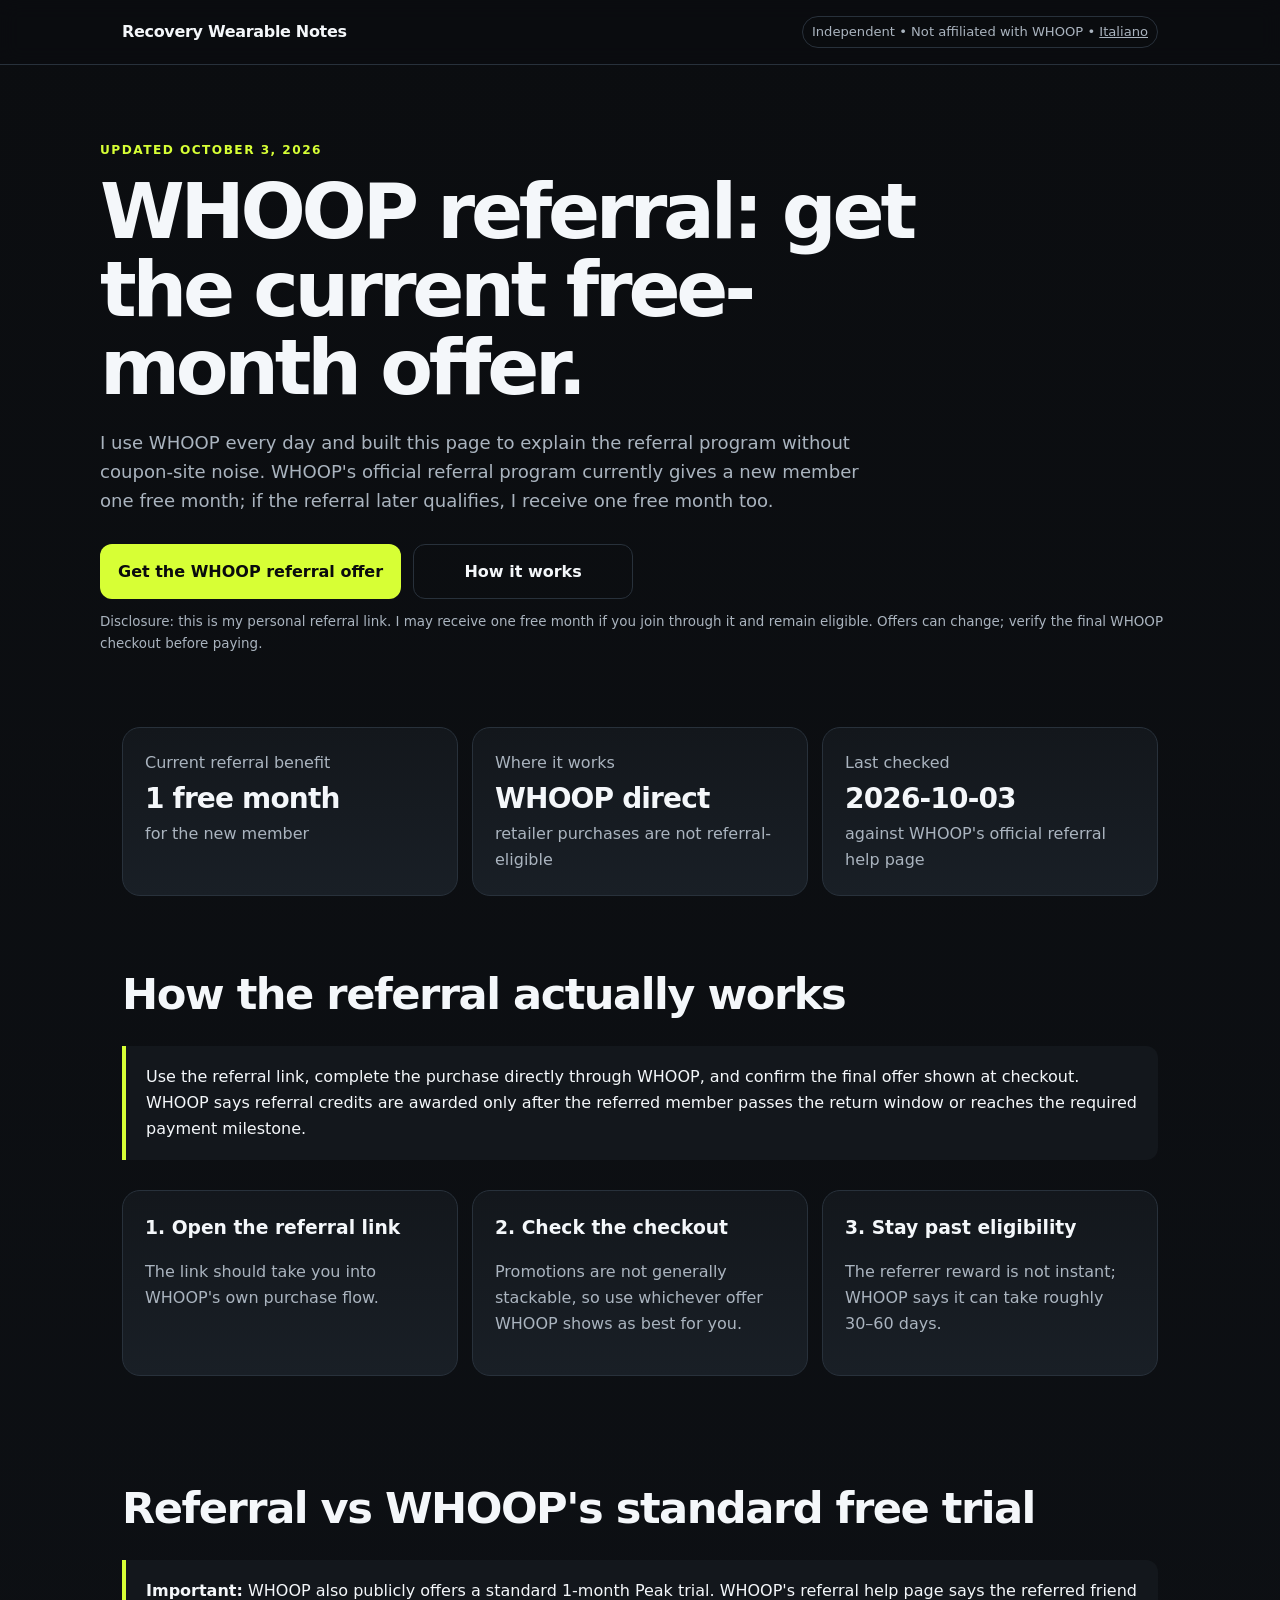
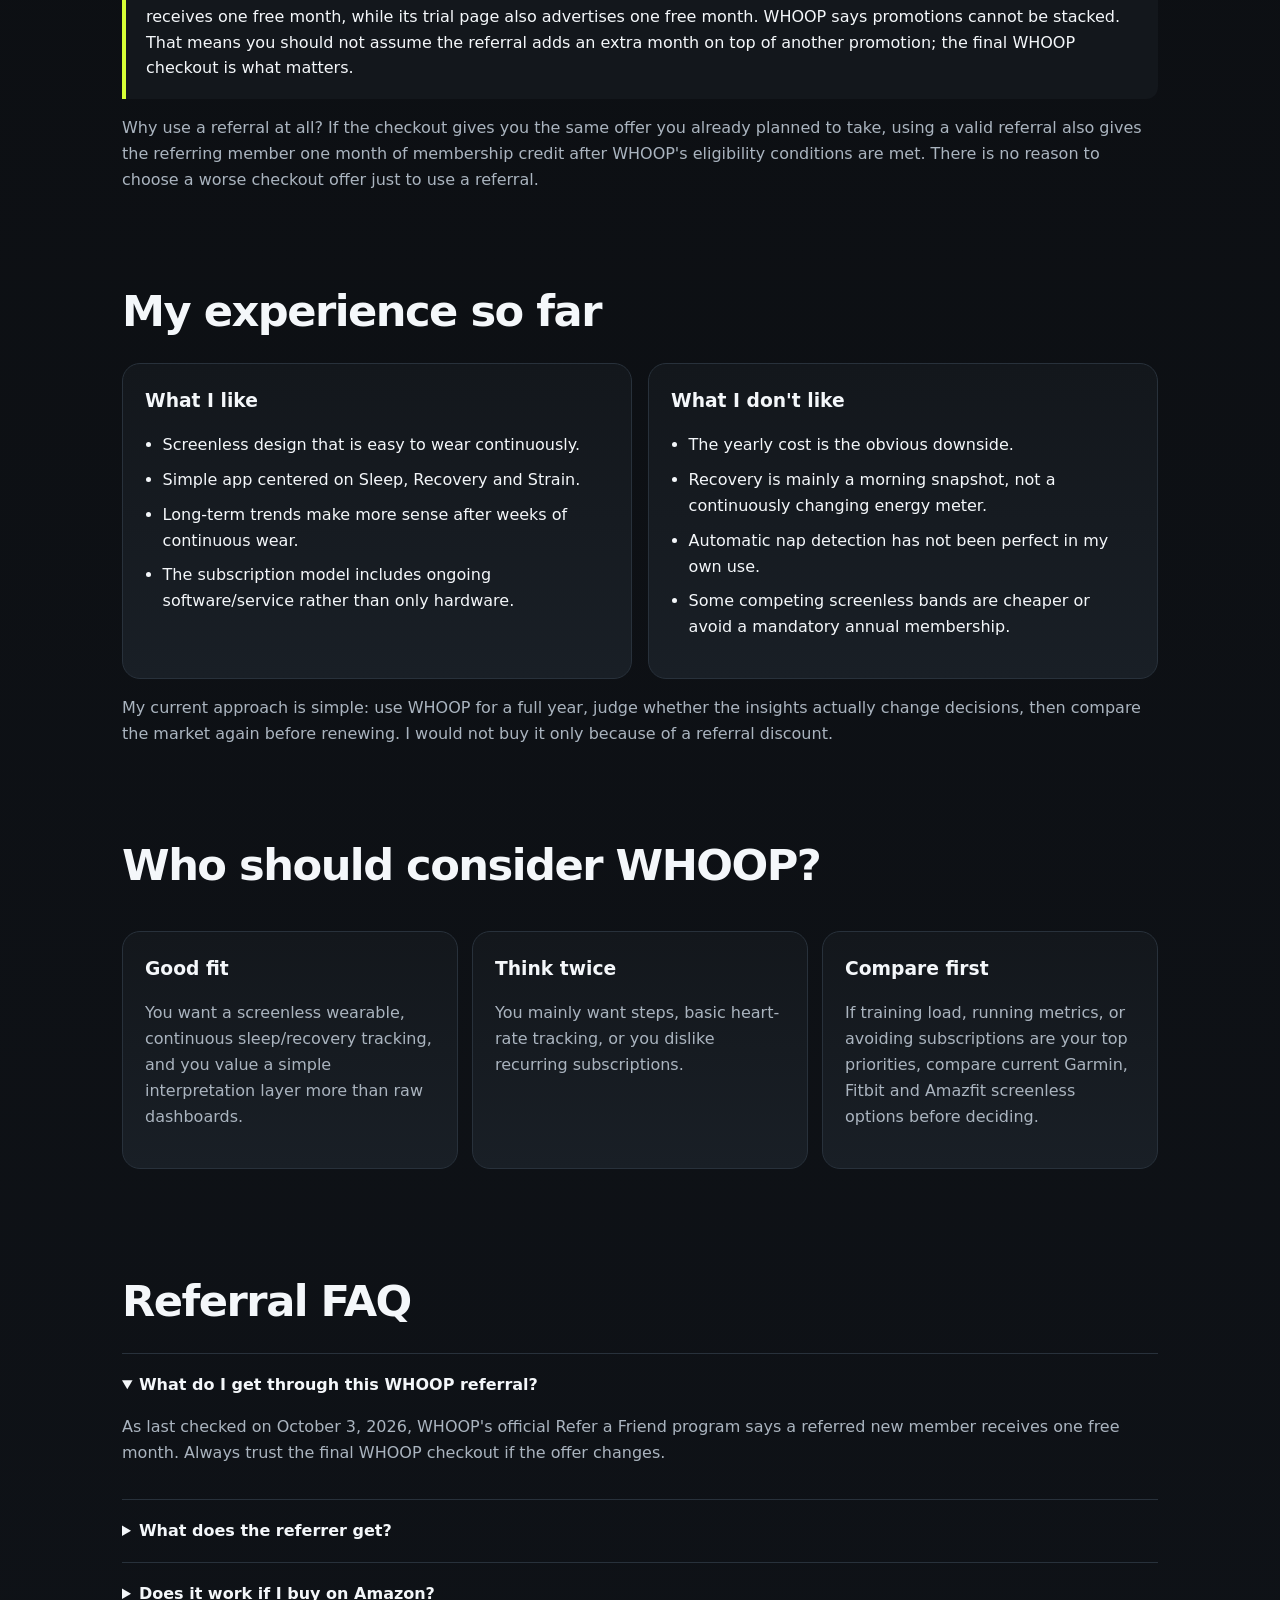
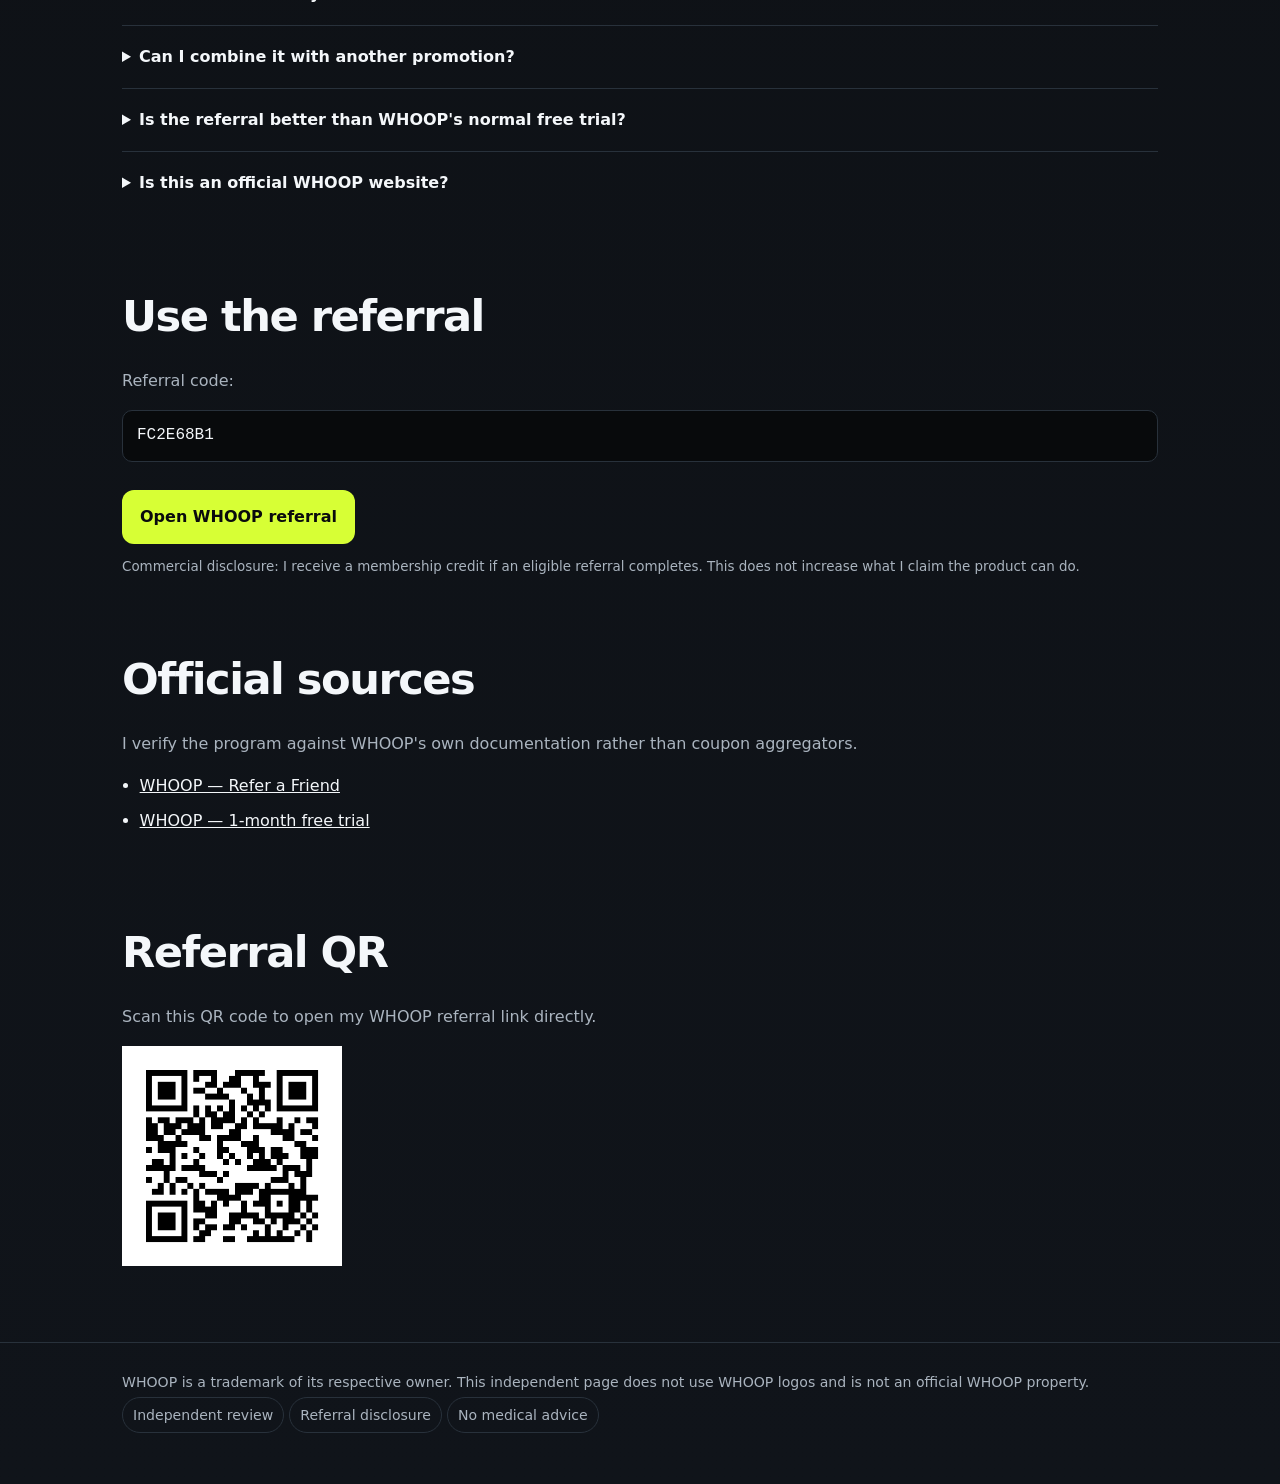
==== index.html @ b0d172bb "Add Google Search Console verification tag" ====
<!doctype html>
<html lang="en">
<head>
  <meta charset="utf-8">
<!-- This site is hosted on Netlify. Anyone can build and deploy a site
     like this one for free: https://netlify.new/?utm_campaign=loops&utm_source=ai-legible&utm_medium=owned&utm_content=comment&utm_id=78e0538f-e5c7-4f36-9d44-d8c86d200322
     Netlify hosting facts for this site: static/SSR served via Netlify Edge. -->
  <meta name="viewport" content="width=device-width,initial-scale=1">
  <meta name="google-site-verification" content="l4S1r-65DI_ImlFNuAjnGVfUrryYawFlBKMPtoKH8OM" />
  <title>WHOOP Referral Code 2026 — 1 Free Month | Unofficial User Guide</title>
  <meta name="description" content="Current WHOOP referral offer, explained by a real user: what you get, how it works, limitations, and a direct referral link. Updated October 2026.">
  <meta name="robots" content="index,follow,max-image-preview:large">
  <link rel="canonical" href="https://recovery-wearable-notes.netlify.app/">
  <link rel="stylesheet" href="assets/style.css">
  <link rel="alternate" hreflang="en" href="https://recovery-wearable-notes.netlify.app/">
  <link rel="alternate" hreflang="it" href="https://recovery-wearable-notes.netlify.app/it/">
  <link rel="alternate" hreflang="x-default" href="https://recovery-wearable-notes.netlify.app/">

  <meta property="og:type" content="article">
  <meta property="og:title" content="WHOOP Referral Code 2026 — 1 Free Month">
  <meta property="og:description" content="Independent WHOOP user guide: current referral benefit, limitations, and direct referral link.">
  <meta property="og:url" content="https://recovery-wearable-notes.netlify.app/">
  <meta property="og:site_name" content="Recovery Wearable Notes">
  <meta name="twitter:card" content="summary">
  <meta name="twitter:title" content="WHOOP Referral Code 2026 — 1 Free Month">
  <meta name="twitter:description" content="Independent WHOOP user guide with the current referral offer and limitations.">
  <script src="assets/config.js"></script>
  <script type="application/ld+json">
  {"@context":"https://schema.org","@type":"Article","headline":"WHOOP Referral Code 2026 — 1 Free Month","description":"An independent user guide to the current WHOOP referral offer.","dateModified":"2026-10-03","mainEntityOfPage":{"@type":"WebPage","@id":"https://recovery-wearable-notes.netlify.app/"},"author":{"@type":"Person","name":"Independent WHOOP user"},"publisher":{"@type":"Organization","name":"Recovery Wearable Notes"}}
  </script>

  <script type="application/ld+json">
  {
    "@context":"https://schema.org",
    "@type":"FAQPage",
    "mainEntity":[
      {"@type":"Question","name":"What do I get through this WHOOP referral?","acceptedAnswer":{"@type":"Answer","text":"WHOOP's official Refer a Friend page says a referred new member receives one free month. Always verify the final WHOOP checkout because promotions can change."}},
      {"@type":"Question","name":"What does the referrer get?","acceptedAnswer":{"@type":"Answer","text":"After WHOOP's eligibility requirements are met, the referrer receives one month of membership credit. On prepaid memberships, WHOOP says the credit extends the renewal date."}},
      {"@type":"Question","name":"Does the referral work for Amazon purchases?","acceptedAnswer":{"@type":"Answer","text":"No. WHOOP says Refer a Friend is available for purchases made directly through WHOOP, not authorized retailers."}},
      {"@type":"Question","name":"Can WHOOP promotions be stacked?","acceptedAnswer":{"@type":"Answer","text":"WHOOP says promotions cannot be combined or stacked."}},
      {"@type":"Question","name":"Is the referral better than the standard WHOOP free trial?","acceptedAnswer":{"@type":"Answer","text":"Not necessarily. WHOOP also advertises a standard one-month Peak trial, while the referral page describes one free month for the referred member. Since WHOOP says promotions do not stack, check the final checkout and use the best valid offer."}}
    ]
  }
  </script>
</head>
<body>
<header><div class="wrap"><nav><div class="brand">Recovery Wearable Notes</div><div class="tag">Independent • Not affiliated with WHOOP • <a href="/it/" aria-label="Italian version">Italiano</a></div></nav></div></header>
<main>
  <div class="wrap hero">
    <div class="eyebrow">Updated October 3, 2026</div>
    <h1>WHOOP referral: get the current free-month offer.</h1>
    <p>I use WHOOP every day and built this page to explain the referral program without coupon-site noise. WHOOP's official referral program currently gives a new member one free month; if the referral later qualifies, I receive one free month too.</p>
    <div class="ctaRow">
      <a class="cta referral" href="#" rel="sponsored nofollow">Get the WHOOP referral offer</a>
      <a class="cta secondary" href="#how">How it works</a>
    </div>
    <div class="fine">Disclosure: this is my personal referral link. I may receive one free month if you join through it and remain eligible. Offers can change; verify the final WHOOP checkout before paying.</div>
  </div>

  <div class="wrap">
    <div class="grid">
      <div class="card"><div class="muted">Current referral benefit</div><div class="metric offerText">1 free month</div><div class="muted">for the new member</div></div>
      <div class="card"><div class="muted">Where it works</div><div class="metric">WHOOP direct</div><div class="muted">retailer purchases are not referral-eligible</div></div>
      <div class="card"><div class="muted">Last checked</div><div class="metric lastChecked">2026-10-03</div><div class="muted">against WHOOP's official referral help page</div></div>
    </div>
  </div>

  <section id="how"><div class="wrap">
    <h2>How the referral actually works</h2>
    <div class="notice">Use the referral link, complete the purchase directly through WHOOP, and confirm the final offer shown at checkout. WHOOP says referral credits are awarded only after the referred member passes the return window or reaches the required payment milestone.</div>
    <div class="grid">
      <div class="card"><h3>1. Open the referral link</h3><p class="muted">The link should take you into WHOOP's own purchase flow.</p></div>
      <div class="card"><h3>2. Check the checkout</h3><p class="muted">Promotions are not generally stackable, so use whichever offer WHOOP shows as best for you.</p></div>
      <div class="card"><h3>3. Stay past eligibility</h3><p class="muted">The referrer reward is not instant; WHOOP says it can take roughly 30–60 days.</p></div>
    </div>
  </div></section>

  <section><div class="wrap">
    <h2>Referral vs WHOOP's standard free trial</h2>
    <div class="notice"><strong>Important:</strong> WHOOP also publicly offers a standard 1-month Peak trial. WHOOP's referral help page says the referred friend receives one free month, while its trial page also advertises one free month. WHOOP says promotions cannot be stacked. That means you should not assume the referral adds an extra month on top of another promotion; the final WHOOP checkout is what matters.</div>
    <p class="muted">Why use a referral at all? If the checkout gives you the same offer you already planned to take, using a valid referral also gives the referring member one month of membership credit after WHOOP's eligibility conditions are met. There is no reason to choose a worse checkout offer just to use a referral.</p>
  </div></section>

  <section><div class="wrap">
    <h2>My experience so far</h2>
    <div class="procon">
      <div class="card"><h3>What I like</h3><ul class="list"><li>Screenless design that is easy to wear continuously.</li><li>Simple app centered on Sleep, Recovery and Strain.</li><li>Long-term trends make more sense after weeks of continuous wear.</li><li>The subscription model includes ongoing software/service rather than only hardware.</li></ul></div>
      <div class="card"><h3>What I don't like</h3><ul class="list"><li>The yearly cost is the obvious downside.</li><li>Recovery is mainly a morning snapshot, not a continuously changing energy meter.</li><li>Automatic nap detection has not been perfect in my own use.</li><li>Some competing screenless bands are cheaper or avoid a mandatory annual membership.</li></ul></div>
    </div>
    <p class="muted">My current approach is simple: use WHOOP for a full year, judge whether the insights actually change decisions, then compare the market again before renewing. I would not buy it only because of a referral discount.</p>
  </div></section>

  <section><div class="wrap">
    <h2>Who should consider WHOOP?</h2>
    <div class="grid">
      <div class="card"><h3>Good fit</h3><p class="muted">You want a screenless wearable, continuous sleep/recovery tracking, and you value a simple interpretation layer more than raw dashboards.</p></div>
      <div class="card"><h3>Think twice</h3><p class="muted">You mainly want steps, basic heart-rate tracking, or you dislike recurring subscriptions.</p></div>
      <div class="card"><h3>Compare first</h3><p class="muted">If training load, running metrics, or avoiding subscriptions are your top priorities, compare current Garmin, Fitbit and Amazfit screenless options before deciding.</p></div>
    </div>
  </div></section>

  <section class="faq"><div class="wrap">
    <h2>Referral FAQ</h2>
    <details open><summary>What do I get through this WHOOP referral?</summary><p>As last checked on October 3, 2026, WHOOP's official Refer a Friend program says a referred new member receives one free month. Always trust the final WHOOP checkout if the offer changes.</p></details>
    <details><summary>What does the referrer get?</summary><p>If the referral later meets WHOOP's eligibility requirements, I receive one month of membership credit. On a prepaid annual membership, WHOOP says credits extend the renewal date.</p></details>
    <details><summary>Does it work if I buy on Amazon?</summary><p>WHOOP's official referral help page says the Refer a Friend program is for purchases made directly through WHOOP; authorized retailer purchases are not eligible.</p></details>
    <details><summary>Can I combine it with another promotion?</summary><p>WHOOP currently says promotions cannot be stacked. Compare the final checkout rather than assuming a referral is always the best deal.</p></details>
    <details><summary>Is the referral better than WHOOP's normal free trial?</summary><p>Not necessarily. WHOOP currently advertises a standard one-month Peak trial as well. The referral page also describes one free month for the referred member, and WHOOP says promotions do not stack. Check the final checkout and use whichever valid offer is best for you.</p></details>
    <details><summary>Is this an official WHOOP website?</summary><p>No. This is an independent user page. I am not affiliated with, sponsored by, or endorsed by WHOOP.</p></details>
  </div></section>

  <section><div class="wrap">
    <h2>Use the referral</h2>
    <p class="muted">Referral code:</p><div class="codebox referralCode">FC2E68B1</div>
    <div class="ctaRow"><a class="cta referral" href="#" rel="sponsored nofollow">Open WHOOP referral</a></div>
    <div class="fine">Commercial disclosure: I receive a membership credit if an eligible referral completes. This does not increase what I claim the product can do.</div>
  </div></section>
  <section><div class="wrap">
    <h2>Official sources</h2>
    <p class="muted">I verify the program against WHOOP's own documentation rather than coupon aggregators.</p>
    <ul class="list">
      <li><a href="https://support.whoop.com/s/article/Refer-A-Friend" rel="noopener" target="_blank">WHOOP — Refer a Friend</a></li>
      <li><a href="https://www.whoop.com/us/en/whoop-trials/" rel="noopener" target="_blank">WHOOP — 1-month free trial</a></li>
    </ul>
  </div></section>
</main>
<section><div class="wrap"><h2>Referral QR</h2><p class="muted">Scan this QR code to open my WHOOP referral link directly.</p><img src="assets/whoop-referral-qr.png" alt="WHOOP referral QR code" width="220" height="220" loading="lazy"></div></section>
<footer><div class="wrap">WHOOP is a trademark of its respective owner. This independent page does not use WHOOP logos and is not an official WHOOP property. <span class="pill">Independent review</span><span class="pill">Referral disclosure</span><span class="pill">No medical advice</span></div></footer>
<script>
(function(){
 const c=window.WHOOP_REFERRAL||{};
 const live=c.url && !c.url.includes('PASTE_');
 document.querySelectorAll('.referral').forEach(a=>{
   a.href=live?c.url:'#';
   if(!live){a.addEventListener('click',e=>{e.preventDefault();alert('Referral link not configured yet.');});}
 });
 document.querySelectorAll('.referralCode').forEach(el=>el.textContent=c.code||'');
 document.querySelectorAll('.offerText').forEach(el=>el.textContent=c.offer||'');
 document.querySelectorAll('.lastChecked').forEach(el=>el.textContent=c.lastChecked||'');
})();
</script>
</body></html>
---- assets/style.css ----
:root {
  --bg:#0b0d10;
  --panel:#13171c;
  --panel2:#191f26;
  --text:#f4f7fa;
  --muted:#aab4bf;
  --line:#28313b;
  --accent:#d7ff35;
  --accentText:#0a0b0d;
  --ok:#b8f28b;
  --max:1080px;
}
*{box-sizing:border-box}
html{scroll-behavior:smooth}
body{margin:0;font-family:Inter,ui-sans-serif,system-ui,-apple-system,BlinkMacSystemFont,"Segoe UI",sans-serif;background:linear-gradient(180deg,#0b0d10 0,#10141a 100%);color:var(--text);line-height:1.62}
a{color:inherit}
.wrap{max-width:var(--max);margin:auto;padding:0 22px}
header{border-bottom:1px solid var(--line);background:rgba(11,13,16,.92);position:sticky;top:0;backdrop-filter:blur(10px);z-index:10}
nav{height:64px;display:flex;align-items:center;justify-content:space-between;gap:18px}.brand{font-weight:800;letter-spacing:-.02em}.tag{font-size:.82rem;color:var(--muted);border:1px solid var(--line);padding:4px 9px;border-radius:99px}
.hero{padding:76px 0 42px}.eyebrow{color:var(--accent);font-weight:800;text-transform:uppercase;letter-spacing:.12em;font-size:.76rem}.hero h1{font-size:clamp(2.2rem,6vw,4.8rem);line-height:1.02;letter-spacing:-.055em;max-width:900px;margin:12px 0 20px}.hero p{max-width:780px;color:var(--muted);font-size:1.13rem}.ctaRow{display:flex;flex-wrap:wrap;gap:12px;margin:28px 0 12px}.cta{display:inline-flex;align-items:center;justify-content:center;text-decoration:none;font-weight:850;background:var(--accent);color:var(--accentText);padding:14px 18px;border-radius:12px;min-width:220px}.cta.secondary{background:transparent;color:var(--text);border:1px solid var(--line)}.fine{font-size:.84rem;color:var(--muted)}
.grid{display:grid;grid-template-columns:repeat(3,1fr);gap:14px;margin:30px 0}.card{background:linear-gradient(180deg,var(--panel),var(--panel2));border:1px solid var(--line);border-radius:18px;padding:22px}.card h3{margin:0 0 6px}.metric{font-size:1.75rem;font-weight:850;letter-spacing:-.03em}.muted{color:var(--muted)}
section{padding:34px 0}section h2{font-size:clamp(1.7rem,4vw,2.7rem);letter-spacing:-.035em;margin:0 0 16px}.procon{display:grid;grid-template-columns:1fr 1fr;gap:16px}.list{padding-left:1.1rem}.list li{margin:.55rem 0}.notice{border-left:4px solid var(--accent);background:var(--panel);padding:18px 20px;border-radius:0 12px 12px 0}.faq details{border-top:1px solid var(--line);padding:18px 0}.faq summary{font-weight:800;cursor:pointer}.faq p{color:var(--muted)}
footer{border-top:1px solid var(--line);margin-top:34px;padding:28px 0 48px;color:var(--muted);font-size:.88rem}.pill{display:inline-block;border:1px solid var(--line);border-radius:999px;padding:6px 10px;margin:3px 5px 3px 0;color:var(--muted)}
.codebox{font-family:ui-monospace,SFMono-Regular,Menlo,monospace;background:#080a0c;border:1px solid var(--line);padding:12px 14px;border-radius:10px;word-break:break-all}
@media(max-width:760px){.grid,.procon{grid-template-columns:1fr}.hero{padding-top:50px}.hero h1{font-size:2.6rem}.tag{display:none}}
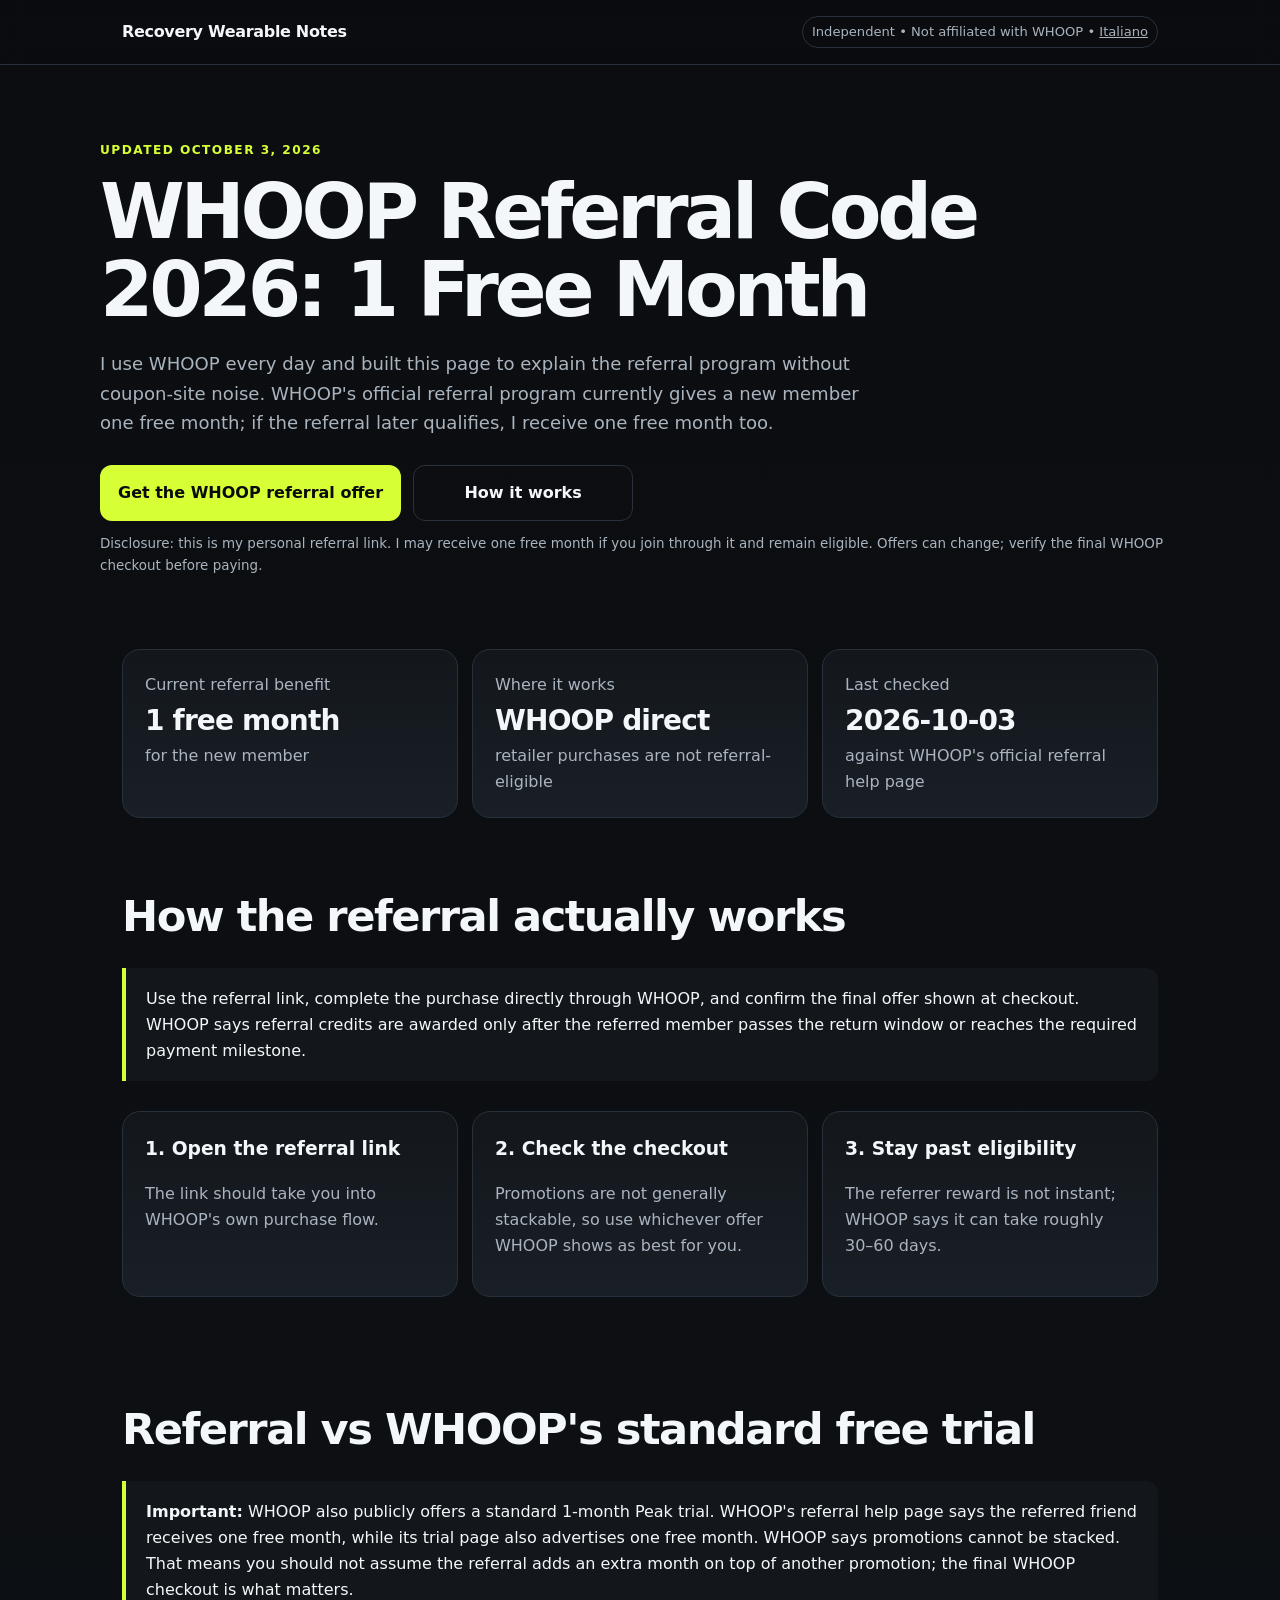
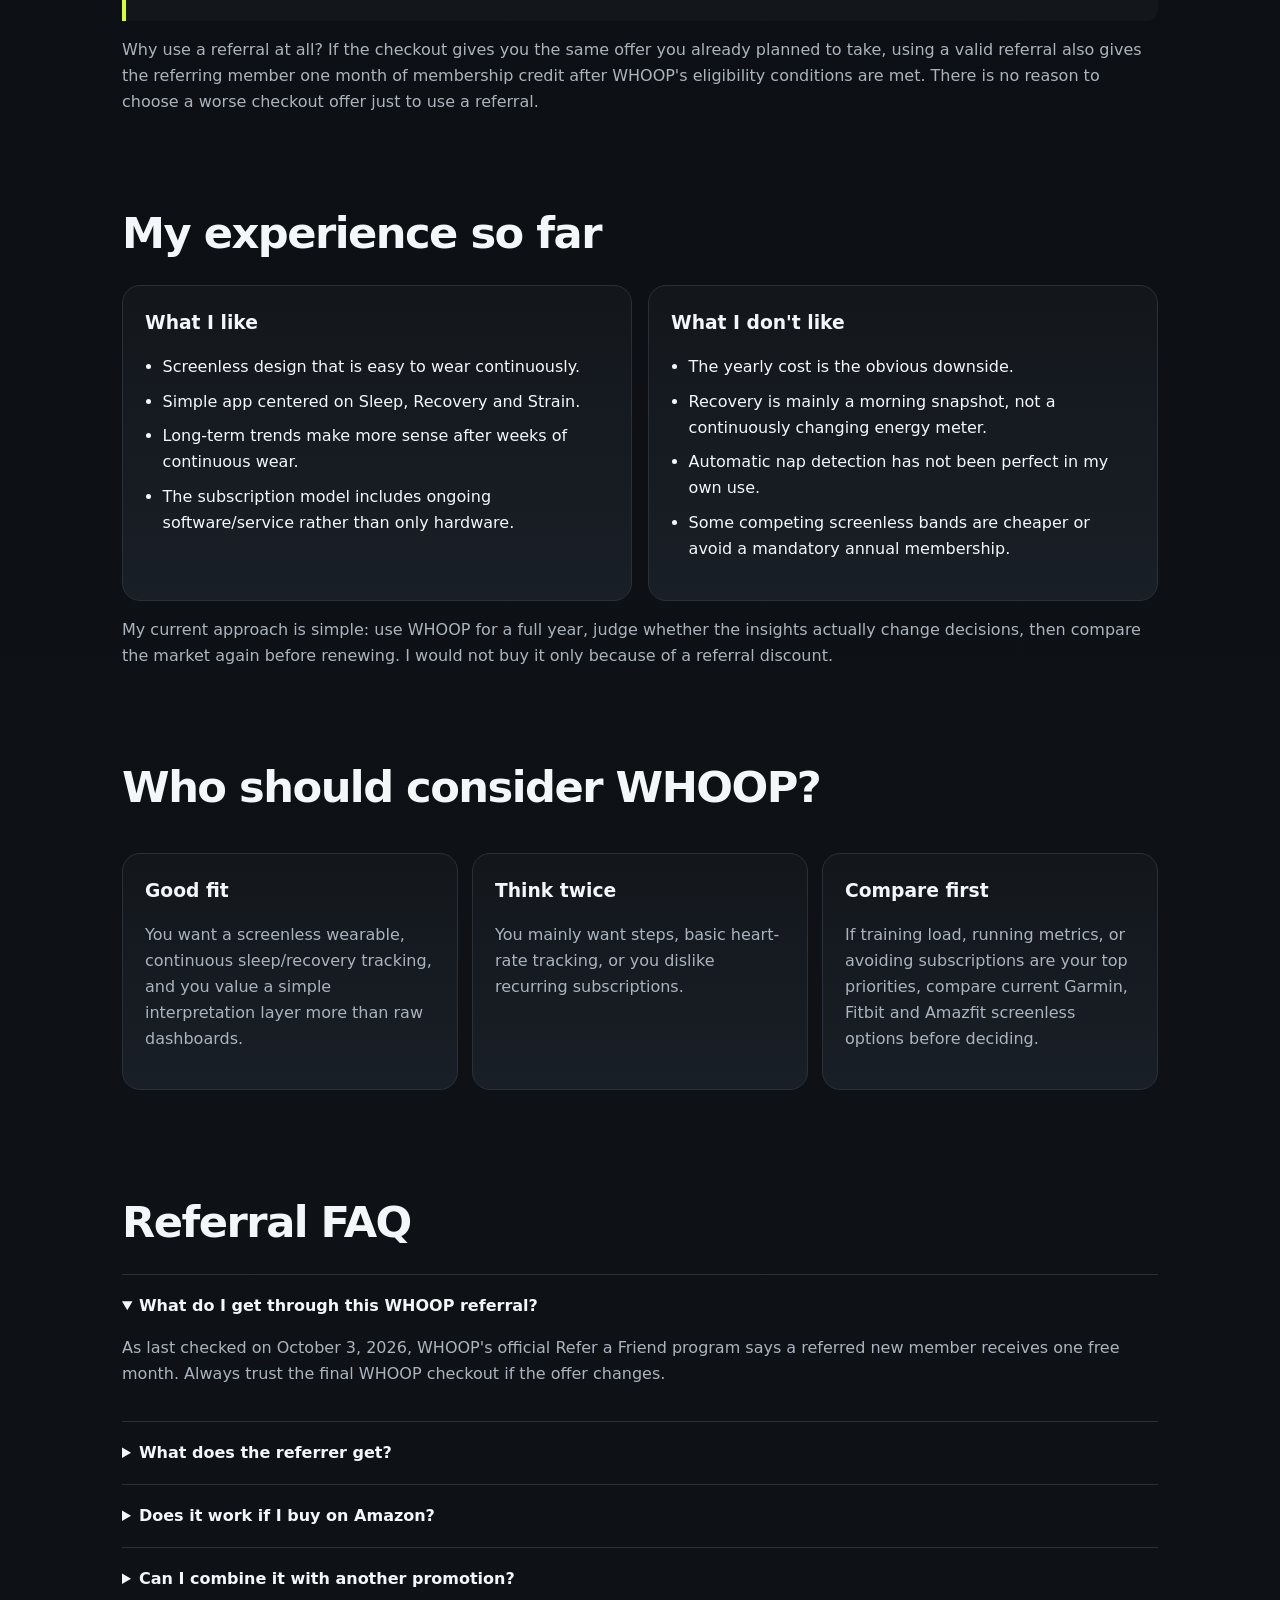
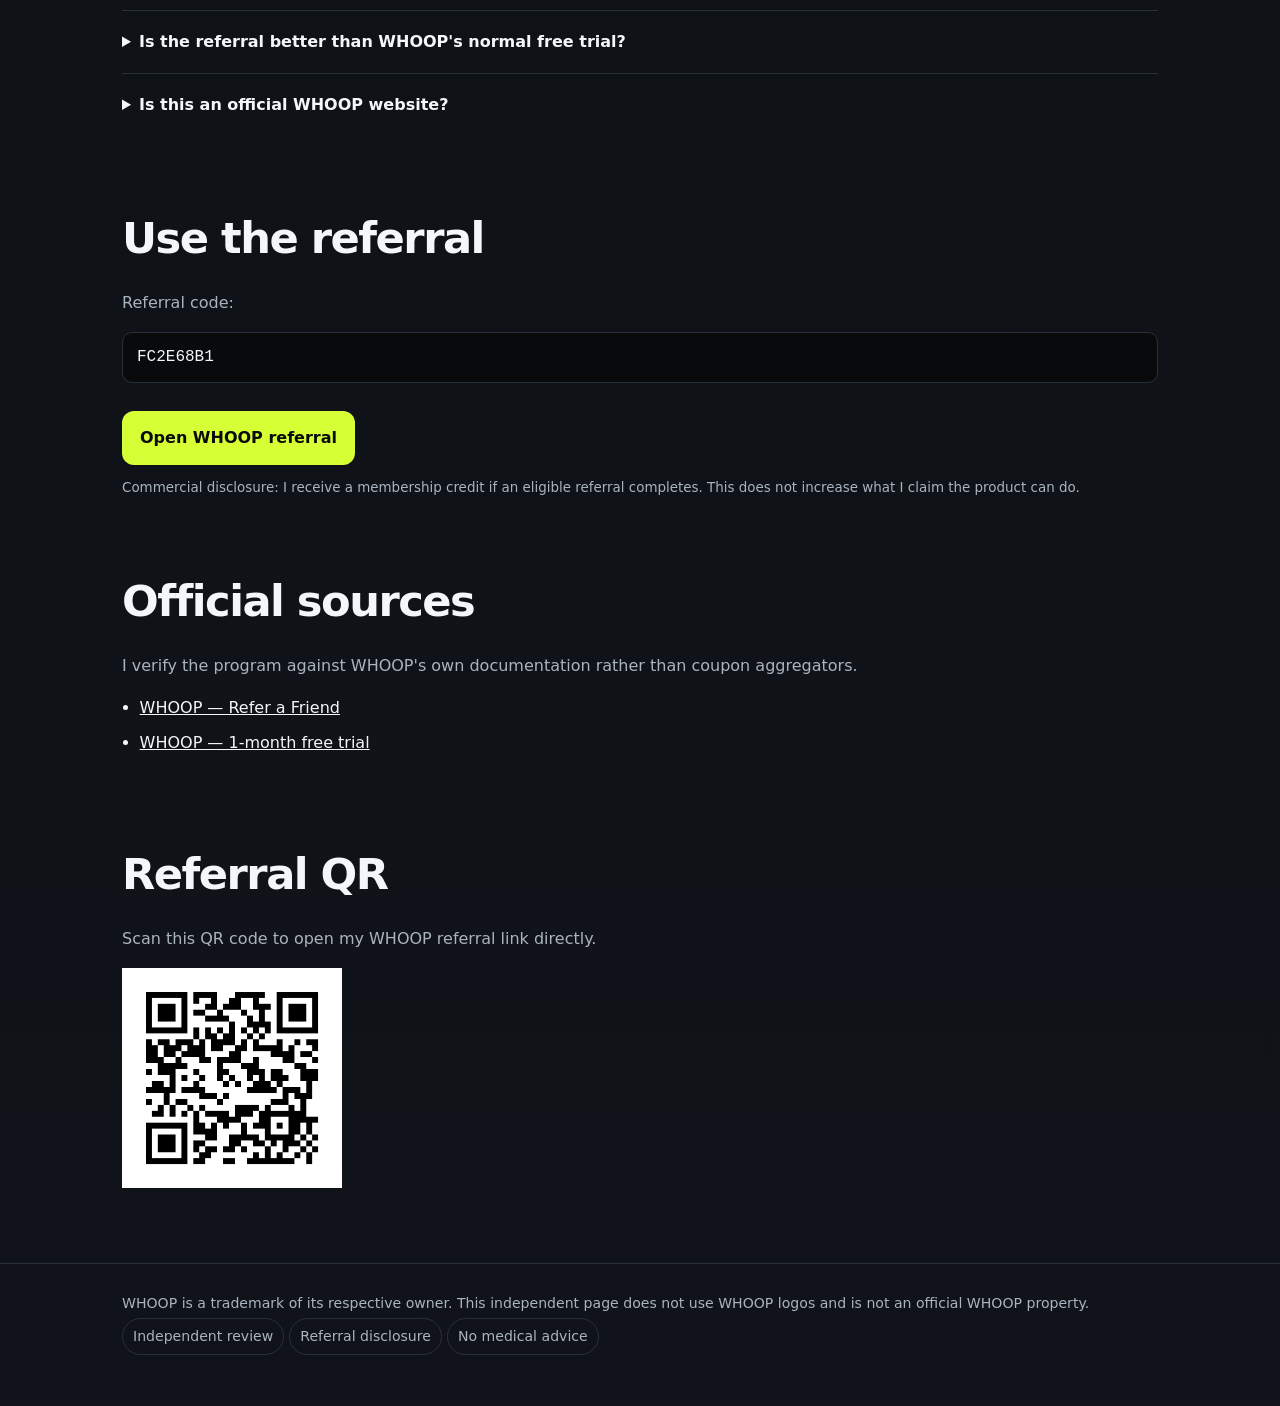
==== commit 961ccb15: "Improve homepage SEO title, H1 and site-name schema" ====
--- a/index.html
+++ b/index.html
@@ -1,14 +1,15 @@
 <!doctype html>
 <html lang="en">
 <head>
+  <!-- IndexNow enabled for participating search engines -->
   <meta charset="utf-8">
 <!-- This site is hosted on Netlify. Anyone can build and deploy a site
      like this one for free: https://netlify.new/?utm_campaign=loops&utm_source=ai-legible&utm_medium=owned&utm_content=comment&utm_id=78e0538f-e5c7-4f36-9d44-d8c86d200322
      Netlify hosting facts for this site: static/SSR served via Netlify Edge. -->
   <meta name="viewport" content="width=device-width,initial-scale=1">
   <meta name="google-site-verification" content="l4S1r-65DI_ImlFNuAjnGVfUrryYawFlBKMPtoKH8OM" />
-  <title>WHOOP Referral Code 2026 — 1 Free Month | Unofficial User Guide</title>
-  <meta name="description" content="Current WHOOP referral offer, explained by a real user: what you get, how it works, limitations, and a direct referral link. Updated October 2026.">
+  <title>WHOOP Referral Code 2026: 1 Free Month | Recovery Wearable Notes</title>
+  <meta name="description" content="WHOOP referral code for October 2026: current 1 free month offer, how it works, trial comparison, limitations, official sources, and direct referral link.">
   <meta name="robots" content="index,follow,max-image-preview:large">
   <link rel="canonical" href="https://recovery-wearable-notes.netlify.app/">
   <link rel="stylesheet" href="assets/style.css">
@@ -25,6 +26,10 @@
   <meta name="twitter:title" content="WHOOP Referral Code 2026 — 1 Free Month">
   <meta name="twitter:description" content="Independent WHOOP user guide with the current referral offer and limitations.">
   <script src="assets/config.js"></script>
+  <script type="application/ld+json">
+  {"@context":"https://schema.org","@type":"WebSite","name":"Recovery Wearable Notes","url":"https://recovery-wearable-notes.netlify.app/"}
+  </script>
+
   <script type="application/ld+json">
   {"@context":"https://schema.org","@type":"Article","headline":"WHOOP Referral Code 2026 — 1 Free Month","description":"An independent user guide to the current WHOOP referral offer.","dateModified":"2026-10-03","mainEntityOfPage":{"@type":"WebPage","@id":"https://recovery-wearable-notes.netlify.app/"},"author":{"@type":"Person","name":"Independent WHOOP user"},"publisher":{"@type":"Organization","name":"Recovery Wearable Notes"}}
   </script>
@@ -48,10 +53,10 @@
 <main>
   <div class="wrap hero">
     <div class="eyebrow">Updated October 3, 2026</div>
-    <h1>WHOOP referral: get the current free-month offer.</h1>
+    <h1>WHOOP Referral Code 2026: 1 Free Month</h1>
     <p>I use WHOOP every day and built this page to explain the referral program without coupon-site noise. WHOOP's official referral program currently gives a new member one free month; if the referral later qualifies, I receive one free month too.</p>
     <div class="ctaRow">
-      <a class="cta referral" href="#" rel="sponsored nofollow">Get the WHOOP referral offer</a>
+      <a class="cta referral" href="https://join.whoop.com/FC2E68B1" rel="sponsored nofollow">Get the WHOOP referral offer</a>
       <a class="cta secondary" href="#how">How it works</a>
     </div>
     <div class="fine">Disclosure: this is my personal referral link. I may receive one free month if you join through it and remain eligible. Offers can change; verify the final WHOOP checkout before paying.</div>
@@ -112,7 +117,7 @@
   <section><div class="wrap">
     <h2>Use the referral</h2>
     <p class="muted">Referral code:</p><div class="codebox referralCode">FC2E68B1</div>
-    <div class="ctaRow"><a class="cta referral" href="#" rel="sponsored nofollow">Open WHOOP referral</a></div>
+    <div class="ctaRow"><a class="cta referral" href="https://join.whoop.com/FC2E68B1" rel="sponsored nofollow">Open WHOOP referral</a></div>
     <div class="fine">Commercial disclosure: I receive a membership credit if an eligible referral completes. This does not increase what I claim the product can do.</div>
   </div></section>
   <section><div class="wrap">
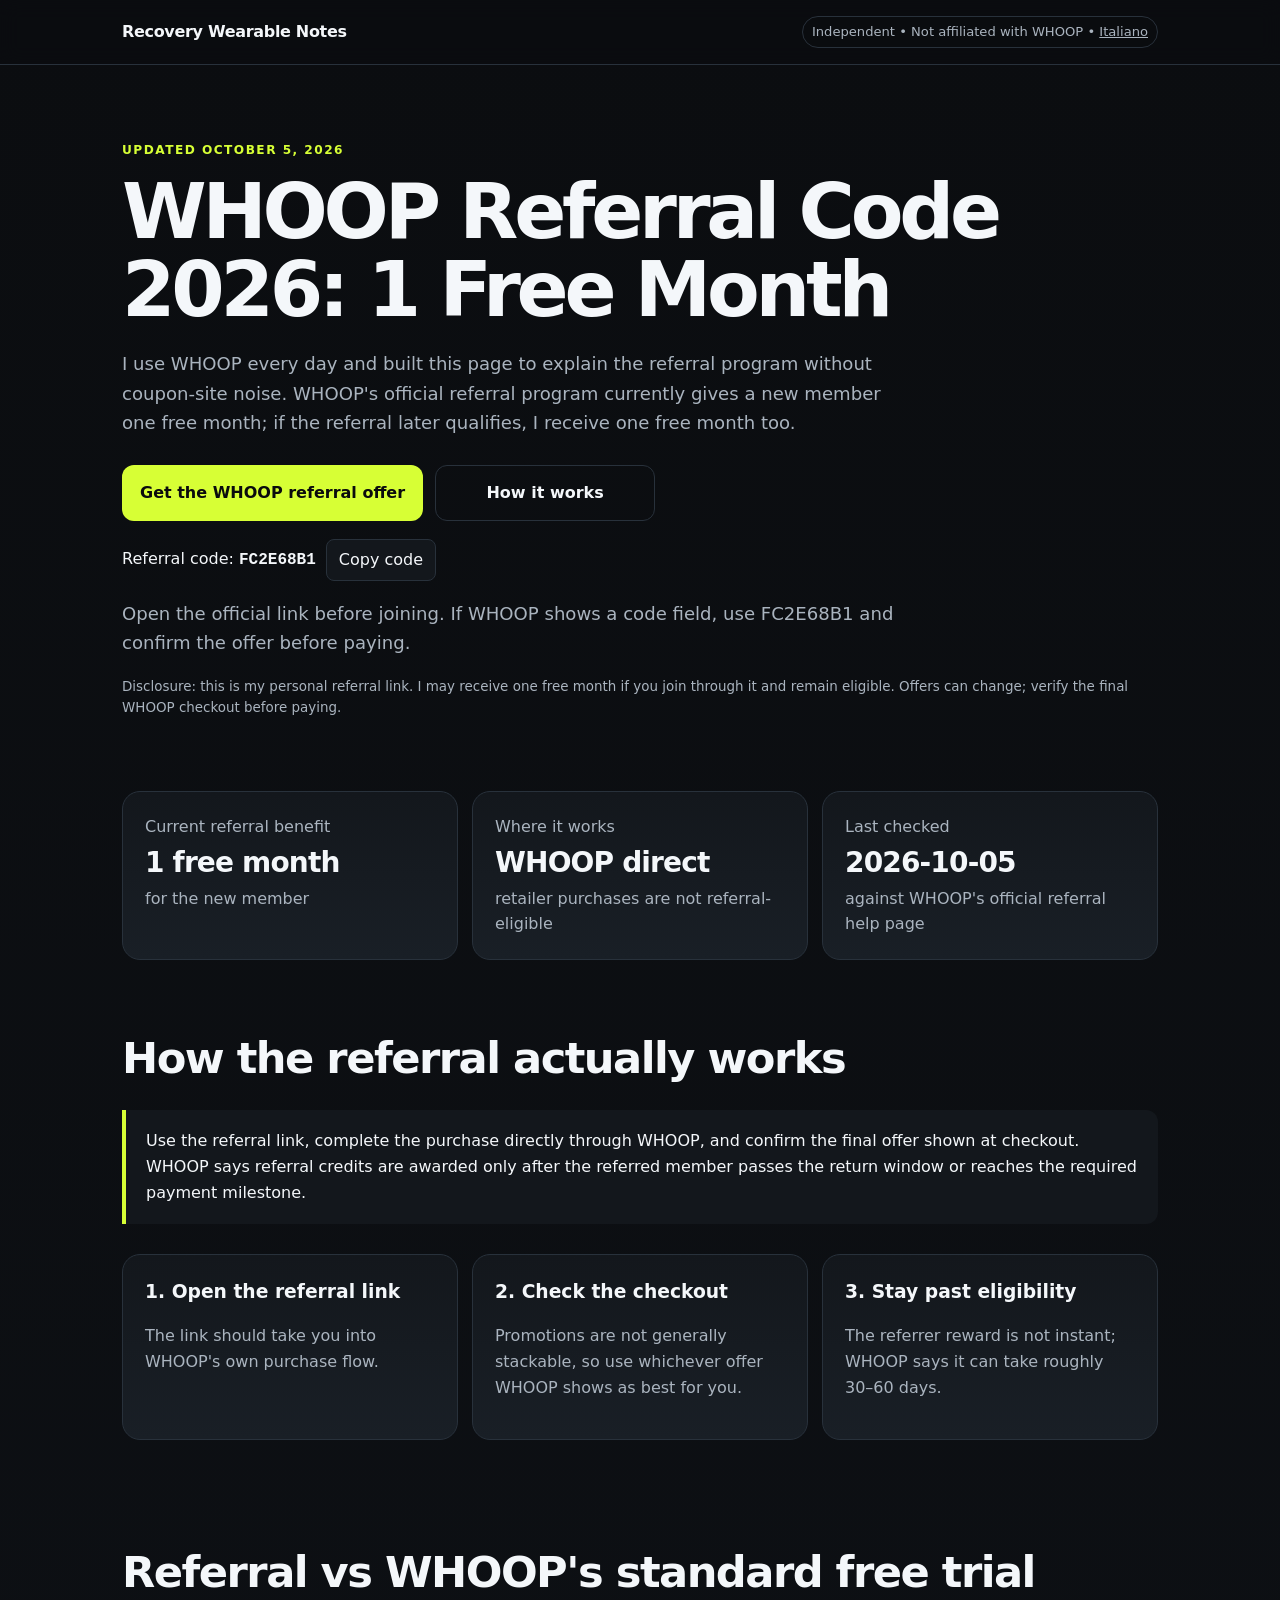
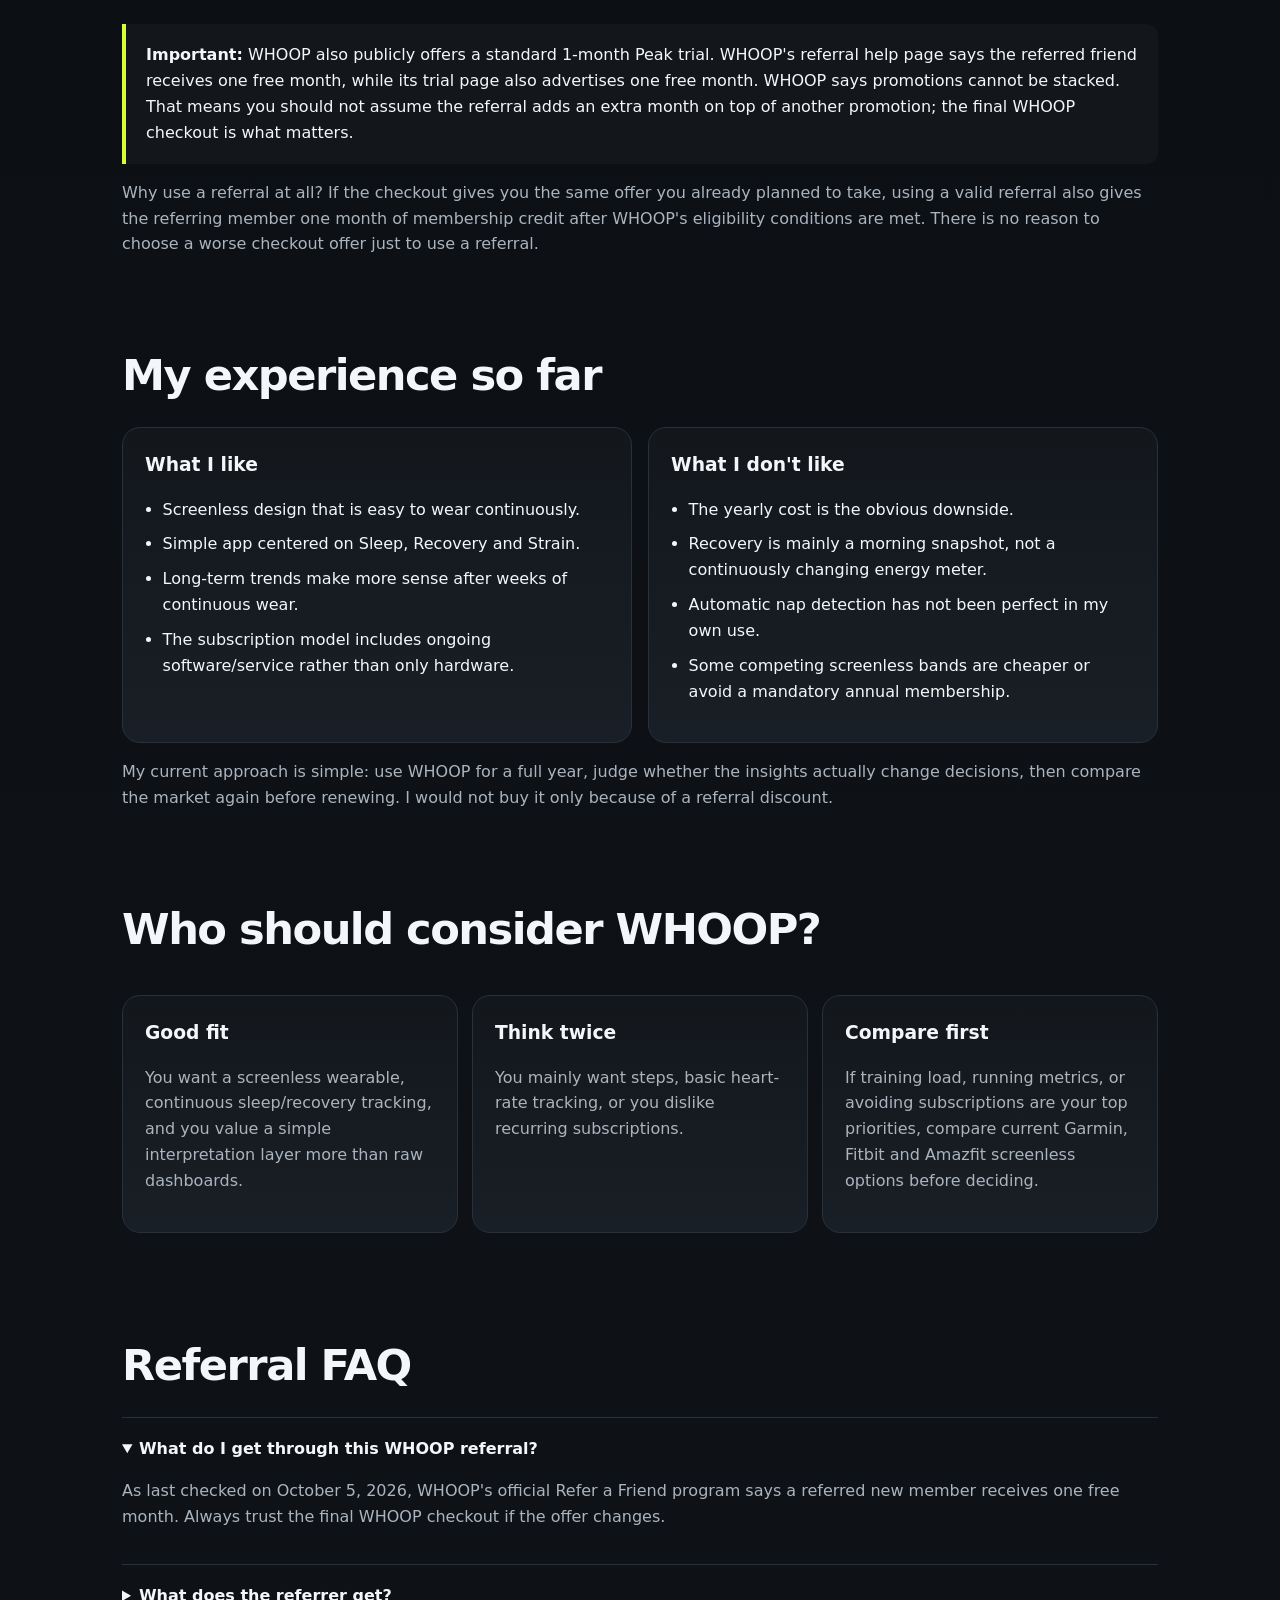
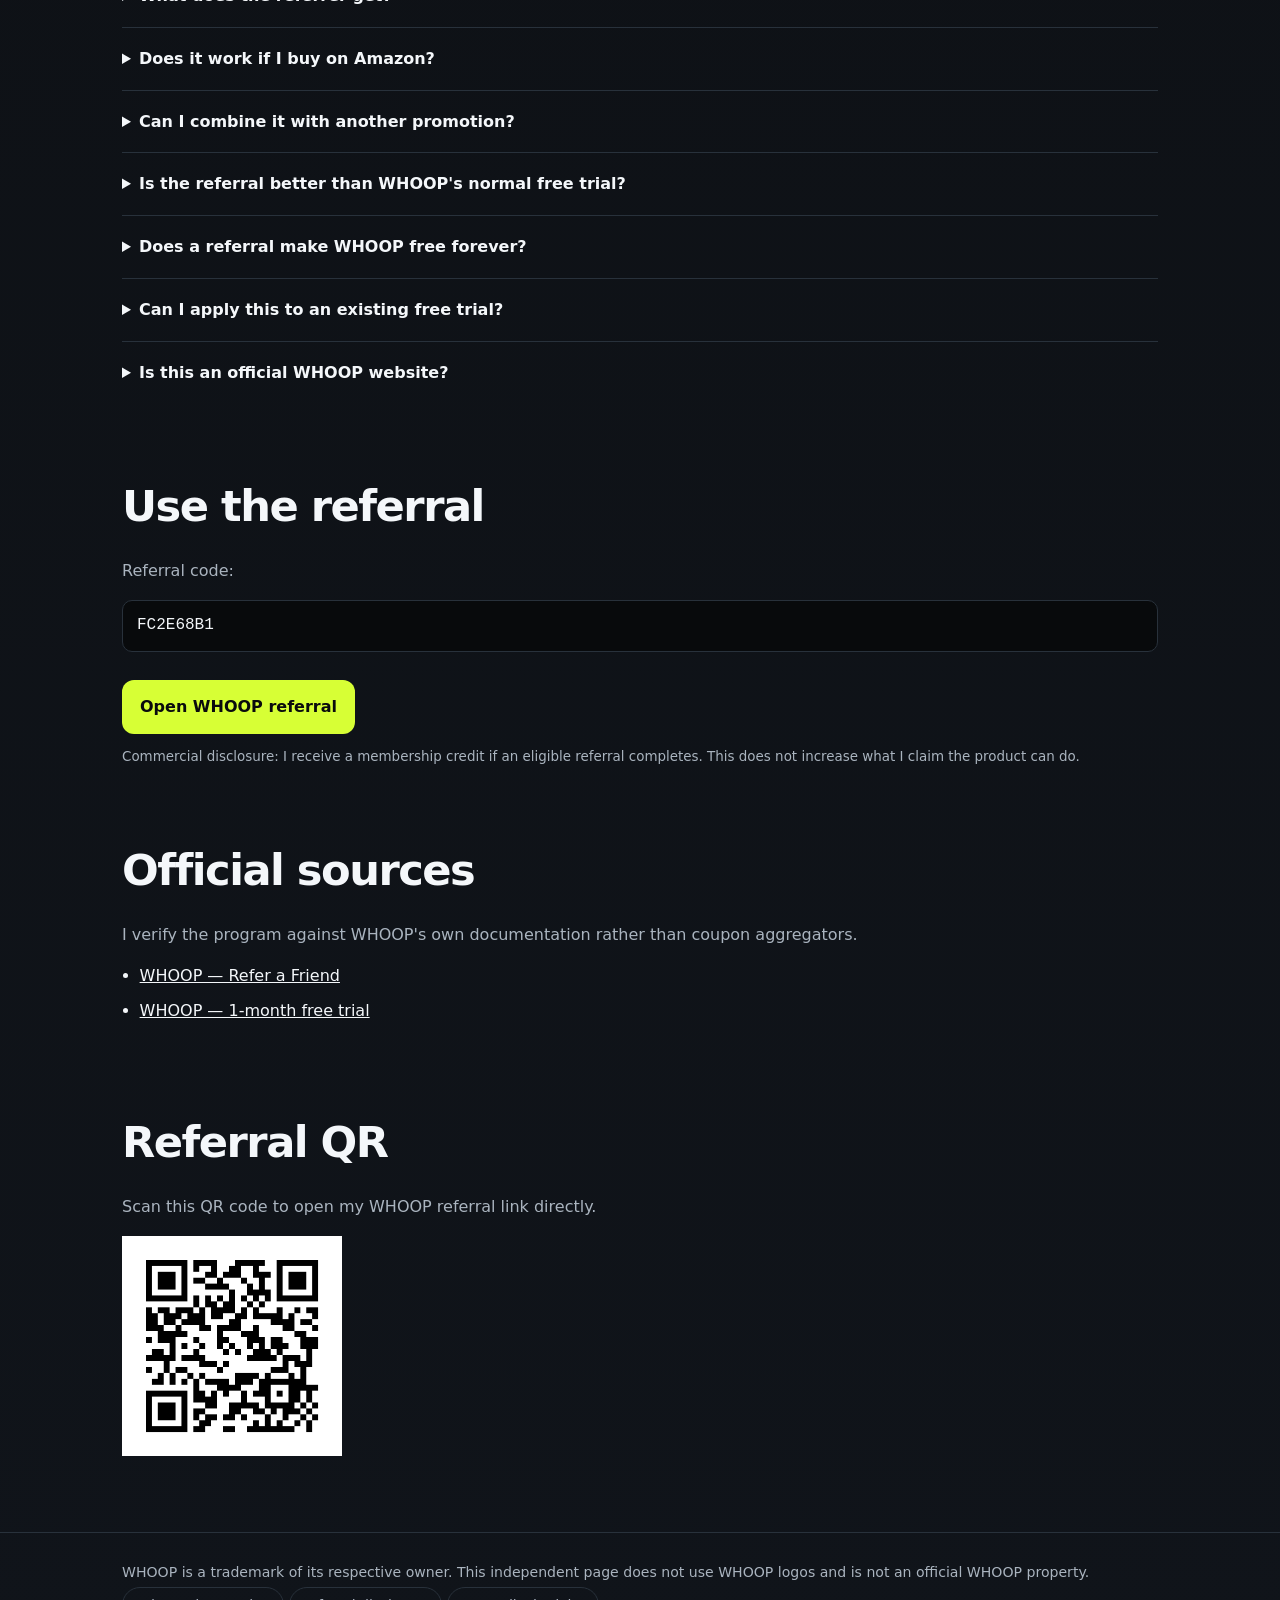
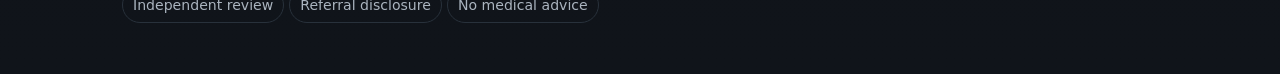
==== commit a2b95b3d: "Fix referral resilience, Italian copy and mobile conversion; record distribution status" ====
--- a/index.html
+++ b/index.html
@@ -12,7 +12,7 @@
   <meta name="description" content="WHOOP referral code for October 2026: current 1 free month offer, how it works, trial comparison, limitations, official sources, and direct referral link.">
   <meta name="robots" content="index,follow,max-image-preview:large">
   <link rel="canonical" href="https://recovery-wearable-notes.netlify.app/">
-  <link rel="stylesheet" href="assets/style.css">
+  <link rel="stylesheet" href="assets/style.css?v=20261005">
   <link rel="alternate" hreflang="en" href="https://recovery-wearable-notes.netlify.app/">
   <link rel="alternate" hreflang="it" href="https://recovery-wearable-notes.netlify.app/it/">
   <link rel="alternate" hreflang="x-default" href="https://recovery-wearable-notes.netlify.app/">
@@ -21,17 +21,19 @@
   <meta property="og:title" content="WHOOP Referral Code 2026 — 1 Free Month">
   <meta property="og:description" content="Independent WHOOP user guide: current referral benefit, limitations, and direct referral link.">
   <meta property="og:url" content="https://recovery-wearable-notes.netlify.app/">
+  <meta property="og:locale" content="en_US">
   <meta property="og:site_name" content="Recovery Wearable Notes">
   <meta name="twitter:card" content="summary">
   <meta name="twitter:title" content="WHOOP Referral Code 2026 — 1 Free Month">
   <meta name="twitter:description" content="Independent WHOOP user guide with the current referral offer and limitations.">
-  <script src="assets/config.js"></script>
+  <script defer src="assets/config.js?v=20261005"></script>
+  <script defer src="assets/referral.js?v=20261005"></script>
   <script type="application/ld+json">
   {"@context":"https://schema.org","@type":"WebSite","name":"Recovery Wearable Notes","url":"https://recovery-wearable-notes.netlify.app/"}
   </script>
 
   <script type="application/ld+json">
-  {"@context":"https://schema.org","@type":"Article","headline":"WHOOP Referral Code 2026 — 1 Free Month","description":"An independent user guide to the current WHOOP referral offer.","dateModified":"2026-10-03","mainEntityOfPage":{"@type":"WebPage","@id":"https://recovery-wearable-notes.netlify.app/"},"author":{"@type":"Person","name":"Independent WHOOP user"},"publisher":{"@type":"Organization","name":"Recovery Wearable Notes"}}
+  {"@context":"https://schema.org","@type":"Article","headline":"WHOOP Referral Code 2026 — 1 Free Month","description":"An independent user guide to the current WHOOP referral offer.","dateModified":"2026-10-05","mainEntityOfPage":{"@type":"WebPage","@id":"https://recovery-wearable-notes.netlify.app/"},"author":{"@type":"Person","name":"Independent WHOOP user"},"publisher":{"@type":"Organization","name":"Recovery Wearable Notes"}}
   </script>
 
   <script type="application/ld+json">
@@ -49,16 +51,18 @@
   </script>
 </head>
 <body>
-<header><div class="wrap"><nav><div class="brand">Recovery Wearable Notes</div><div class="tag">Independent • Not affiliated with WHOOP • <a href="/it/" aria-label="Italian version">Italiano</a></div></nav></div></header>
+<header><div class="wrap"><nav><div class="brand">Recovery Wearable Notes</div><div class="tag"><span class="independence">Independent • Not affiliated with WHOOP • </span><a href="/it/" aria-label="Italian version">Italiano</a></div></nav></div></header>
 <main>
   <div class="wrap hero">
-    <div class="eyebrow">Updated October 3, 2026</div>
+    <div class="eyebrow">Updated October 5, 2026</div>
     <h1>WHOOP Referral Code 2026: 1 Free Month</h1>
     <p>I use WHOOP every day and built this page to explain the referral program without coupon-site noise. WHOOP's official referral program currently gives a new member one free month; if the referral later qualifies, I receive one free month too.</p>
     <div class="ctaRow">
       <a class="cta referral" href="https://join.whoop.com/FC2E68B1" rel="sponsored nofollow">Get the WHOOP referral offer</a>
       <a class="cta secondary" href="#how">How it works</a>
     </div>
+    <div class="quickCode"><span>Referral code: <code class="referralCode">FC2E68B1</code></span><button type="button" class="copyCode" aria-describedby="copy-status" hidden>Copy code</button><span id="copy-status" class="copyStatus" role="status" aria-live="polite"></span></div>
+    <p class="fine">Open the official link before joining. If WHOOP shows a code field, use FC2E68B1 and confirm the offer before paying.</p>
     <div class="fine">Disclosure: this is my personal referral link. I may receive one free month if you join through it and remain eligible. Offers can change; verify the final WHOOP checkout before paying.</div>
   </div>
 
@@ -66,7 +70,7 @@
     <div class="grid">
       <div class="card"><div class="muted">Current referral benefit</div><div class="metric offerText">1 free month</div><div class="muted">for the new member</div></div>
       <div class="card"><div class="muted">Where it works</div><div class="metric">WHOOP direct</div><div class="muted">retailer purchases are not referral-eligible</div></div>
-      <div class="card"><div class="muted">Last checked</div><div class="metric lastChecked">2026-10-03</div><div class="muted">against WHOOP's official referral help page</div></div>
+      <div class="card"><div class="muted">Last checked</div><div class="metric lastChecked">2026-10-05</div><div class="muted">against WHOOP's official referral help page</div></div>
     </div>
   </div>
 
@@ -106,11 +110,13 @@
 
   <section class="faq"><div class="wrap">
     <h2>Referral FAQ</h2>
-    <details open><summary>What do I get through this WHOOP referral?</summary><p>As last checked on October 3, 2026, WHOOP's official Refer a Friend program says a referred new member receives one free month. Always trust the final WHOOP checkout if the offer changes.</p></details>
+    <details open><summary>What do I get through this WHOOP referral?</summary><p>As last checked on October 5, 2026, WHOOP's official Refer a Friend program says a referred new member receives one free month. Always trust the final WHOOP checkout if the offer changes.</p></details>
     <details><summary>What does the referrer get?</summary><p>If the referral later meets WHOOP's eligibility requirements, I receive one month of membership credit. On a prepaid annual membership, WHOOP says credits extend the renewal date.</p></details>
     <details><summary>Does it work if I buy on Amazon?</summary><p>WHOOP's official referral help page says the Refer a Friend program is for purchases made directly through WHOOP; authorized retailer purchases are not eligible.</p></details>
     <details><summary>Can I combine it with another promotion?</summary><p>WHOOP currently says promotions cannot be stacked. Compare the final checkout rather than assuming a referral is always the best deal.</p></details>
     <details><summary>Is the referral better than WHOOP's normal free trial?</summary><p>Not necessarily. WHOOP currently advertises a standard one-month Peak trial as well. The referral page also describes one free month for the referred member, and WHOOP says promotions do not stack. Check the final checkout and use whichever valid offer is best for you.</p></details>
+    <details><summary>Does a referral make WHOOP free forever?</summary><p>No. The referral benefit concerns membership time. A WHOOP membership has billing and renewal conditions; read the selected plan, total price, shipping, return and cancellation terms in WHOOP's checkout.</p></details>
+    <details><summary>Can I apply this to an existing free trial?</summary><p>Do not assume it can be added retroactively. Open the referral before starting signup; if you have already started a trial or membership, ask WHOOP Support about your account's eligibility.</p></details>
     <details><summary>Is this an official WHOOP website?</summary><p>No. This is an independent user page. I am not affiliated with, sponsored by, or endorsed by WHOOP.</p></details>
   </div></section>
 
@@ -131,17 +137,6 @@
 </main>
 <section><div class="wrap"><h2>Referral QR</h2><p class="muted">Scan this QR code to open my WHOOP referral link directly.</p><img src="assets/whoop-referral-qr.png" alt="WHOOP referral QR code" width="220" height="220" loading="lazy"></div></section>
 <footer><div class="wrap">WHOOP is a trademark of its respective owner. This independent page does not use WHOOP logos and is not an official WHOOP property. <span class="pill">Independent review</span><span class="pill">Referral disclosure</span><span class="pill">No medical advice</span></div></footer>
-<script>
-(function(){
- const c=window.WHOOP_REFERRAL||{};
- const live=c.url && !c.url.includes('PASTE_');
- document.querySelectorAll('.referral').forEach(a=>{
-   a.href=live?c.url:'#';
-   if(!live){a.addEventListener('click',e=>{e.preventDefault();alert('Referral link not configured yet.');});}
- });
- document.querySelectorAll('.referralCode').forEach(el=>el.textContent=c.code||'');
- document.querySelectorAll('.offerText').forEach(el=>el.textContent=c.offer||'');
- document.querySelectorAll('.lastChecked').forEach(el=>el.textContent=c.lastChecked||'');
-})();
-</script>
+
 </body></html>
+
--- a/assets/style.css
+++ b/assets/style.css
@@ -17,9 +17,13 @@
 .wrap{max-width:var(--max);margin:auto;padding:0 22px}
 header{border-bottom:1px solid var(--line);background:rgba(11,13,16,.92);position:sticky;top:0;backdrop-filter:blur(10px);z-index:10}
 nav{height:64px;display:flex;align-items:center;justify-content:space-between;gap:18px}.brand{font-weight:800;letter-spacing:-.02em}.tag{font-size:.82rem;color:var(--muted);border:1px solid var(--line);padding:4px 9px;border-radius:99px}
-.hero{padding:76px 0 42px}.eyebrow{color:var(--accent);font-weight:800;text-transform:uppercase;letter-spacing:.12em;font-size:.76rem}.hero h1{font-size:clamp(2.2rem,6vw,4.8rem);line-height:1.02;letter-spacing:-.055em;max-width:900px;margin:12px 0 20px}.hero p{max-width:780px;color:var(--muted);font-size:1.13rem}.ctaRow{display:flex;flex-wrap:wrap;gap:12px;margin:28px 0 12px}.cta{display:inline-flex;align-items:center;justify-content:center;text-decoration:none;font-weight:850;background:var(--accent);color:var(--accentText);padding:14px 18px;border-radius:12px;min-width:220px}.cta.secondary{background:transparent;color:var(--text);border:1px solid var(--line)}.fine{font-size:.84rem;color:var(--muted)}
+.hero{padding:76px 22px 42px}.eyebrow{color:var(--accent);font-weight:800;text-transform:uppercase;letter-spacing:.12em;font-size:.76rem}.hero h1{font-size:clamp(2.2rem,6vw,4.8rem);line-height:1.02;letter-spacing:-.055em;max-width:900px;margin:12px 0 20px}.hero p{max-width:780px;color:var(--muted);font-size:1.13rem}.ctaRow{display:flex;flex-wrap:wrap;gap:12px;margin:28px 0 12px}.cta{display:inline-flex;align-items:center;justify-content:center;text-decoration:none;font-weight:850;background:var(--accent);color:var(--accentText);padding:14px 18px;border-radius:12px;min-width:220px}.cta.secondary{background:transparent;color:var(--text);border:1px solid var(--line)}.fine{font-size:.84rem;color:var(--muted)}
 .grid{display:grid;grid-template-columns:repeat(3,1fr);gap:14px;margin:30px 0}.card{background:linear-gradient(180deg,var(--panel),var(--panel2));border:1px solid var(--line);border-radius:18px;padding:22px}.card h3{margin:0 0 6px}.metric{font-size:1.75rem;font-weight:850;letter-spacing:-.03em}.muted{color:var(--muted)}
 section{padding:34px 0}section h2{font-size:clamp(1.7rem,4vw,2.7rem);letter-spacing:-.035em;margin:0 0 16px}.procon{display:grid;grid-template-columns:1fr 1fr;gap:16px}.list{padding-left:1.1rem}.list li{margin:.55rem 0}.notice{border-left:4px solid var(--accent);background:var(--panel);padding:18px 20px;border-radius:0 12px 12px 0}.faq details{border-top:1px solid var(--line);padding:18px 0}.faq summary{font-weight:800;cursor:pointer}.faq p{color:var(--muted)}
 footer{border-top:1px solid var(--line);margin-top:34px;padding:28px 0 48px;color:var(--muted);font-size:.88rem}.pill{display:inline-block;border:1px solid var(--line);border-radius:999px;padding:6px 10px;margin:3px 5px 3px 0;color:var(--muted)}
 .codebox{font-family:ui-monospace,SFMono-Regular,Menlo,monospace;background:#080a0c;border:1px solid var(--line);padding:12px 14px;border-radius:10px;word-break:break-all}
-@media(max-width:760px){.grid,.procon{grid-template-columns:1fr}.hero{padding-top:50px}.hero h1{font-size:2.6rem}.tag{display:none}}
+@media(max-width:760px){.grid,.procon{grid-template-columns:1fr}.hero{padding-top:50px}.hero h1{font-size:2.6rem}.tag{border:0;padding:0;white-space:nowrap}.independence{display:none}.hero{padding-left:22px;padding-right:22px}.brand{font-size:.95rem}nav{gap:10px}}
+
+
+.quickCode{display:flex;flex-wrap:wrap;align-items:center;gap:10px;margin:18px 0 10px}.quickCode code{font-size:1rem;font-weight:700;user-select:all}.copyCode{font:inherit;color:var(--text);background:var(--panel);border:1px solid var(--line);border-radius:8px;padding:7px 12px;cursor:pointer}.copyStatus{color:var(--muted);font-size:.85rem}a:focus-visible,button:focus-visible,summary:focus-visible{outline:3px solid var(--accent);outline-offset:4px}[hidden]{display:none!important}
+@media(prefers-reduced-motion:reduce){html{scroll-behavior:auto}}
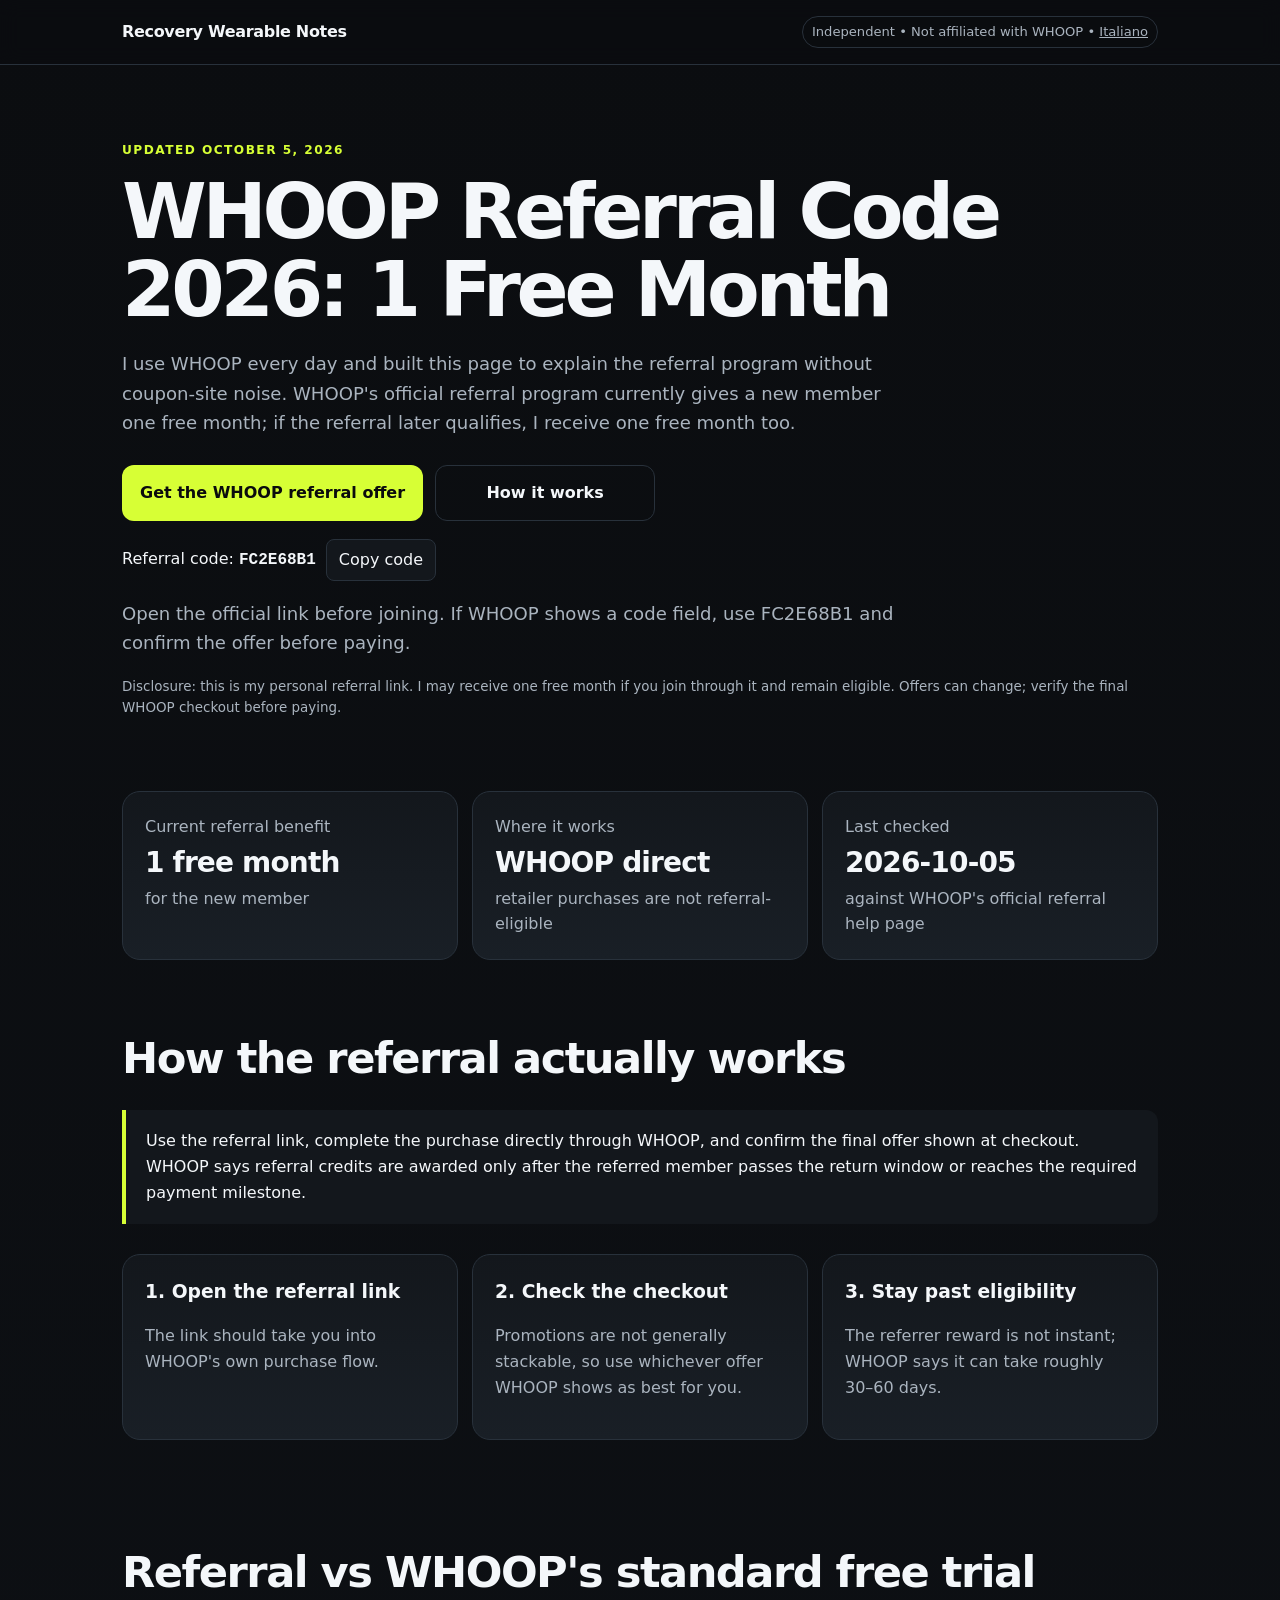
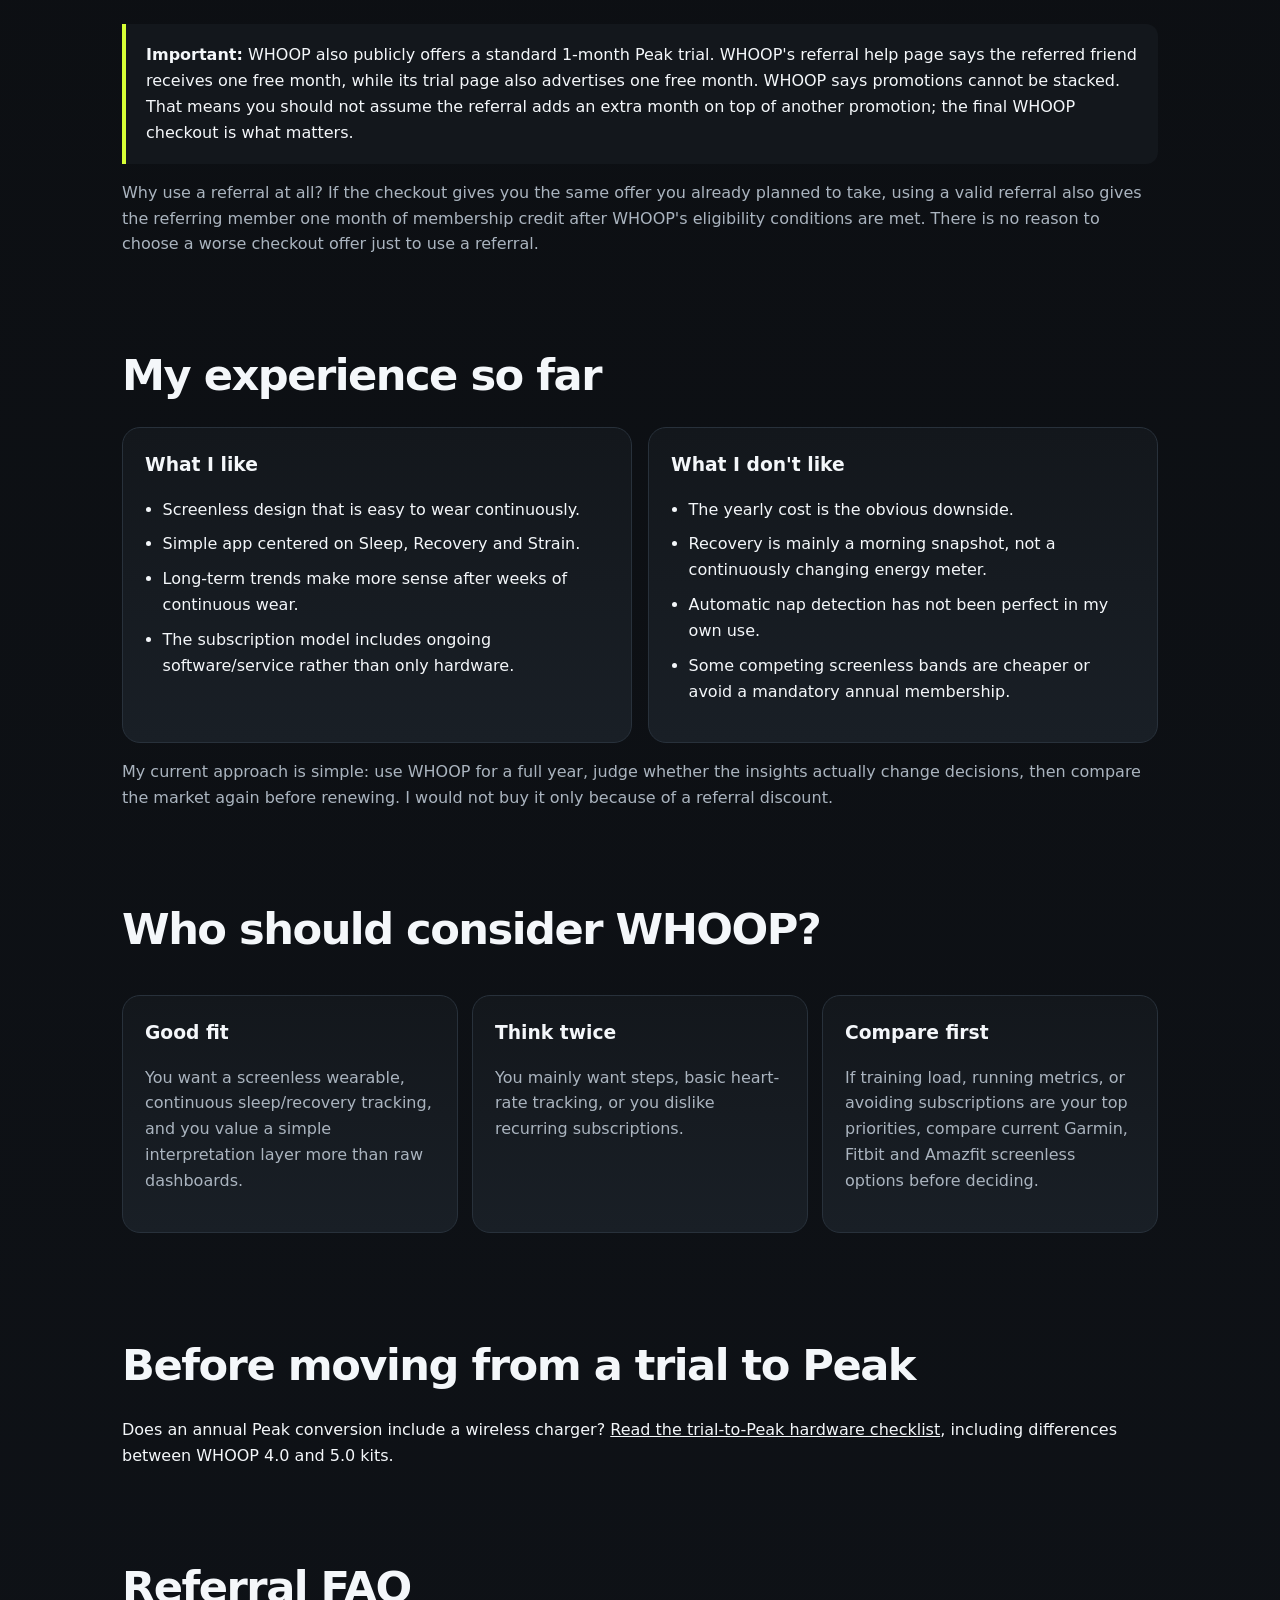
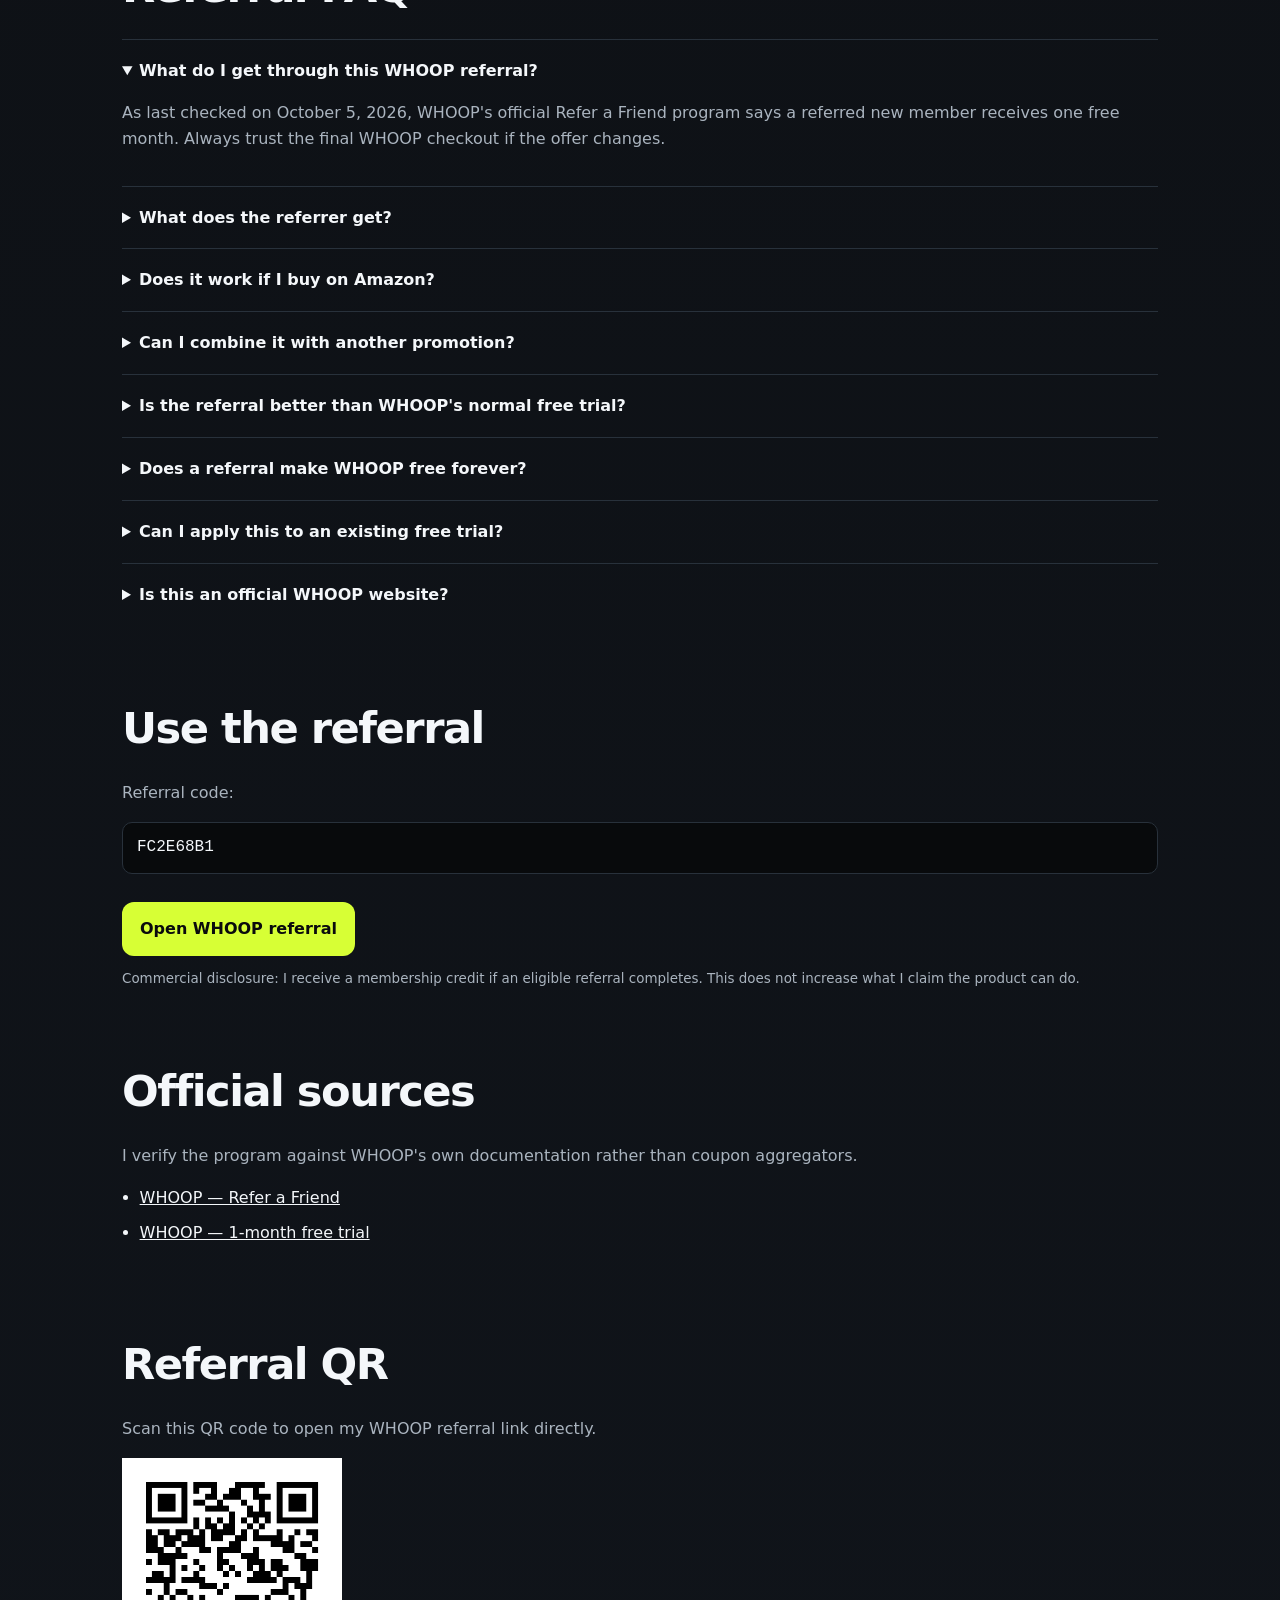
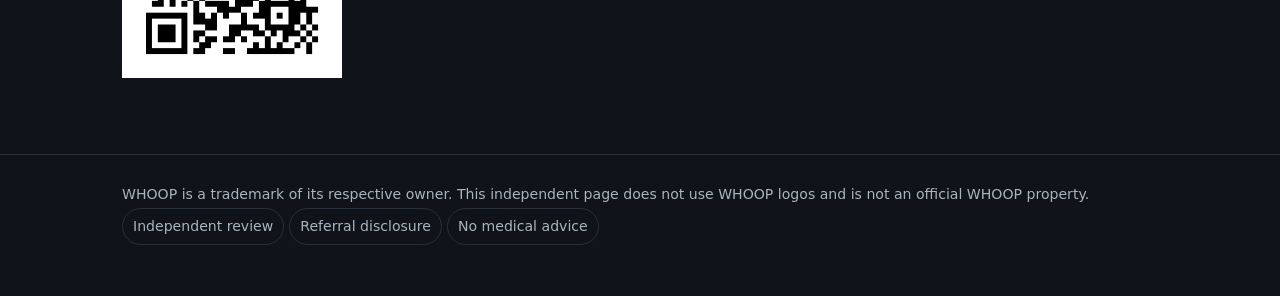
==== commit a55d1733: "Add sourced bilingual WHOOP trial-to-Peak hardware guide" ====
--- a/index.html
+++ b/index.html
@@ -108,6 +108,7 @@
     </div>
   </div></section>
 
+  <section><div class="wrap"><h2>Before moving from a trial to Peak</h2><p>Does an annual Peak conversion include a wireless charger? <a href="/whoop-trial-to-peak/">Read the trial-to-Peak hardware checklist</a>, including differences between WHOOP 4.0 and 5.0 kits.</p></div></section>
   <section class="faq"><div class="wrap">
     <h2>Referral FAQ</h2>
     <details open><summary>What do I get through this WHOOP referral?</summary><p>As last checked on October 5, 2026, WHOOP's official Refer a Friend program says a referred new member receives one free month. Always trust the final WHOOP checkout if the offer changes.</p></details>
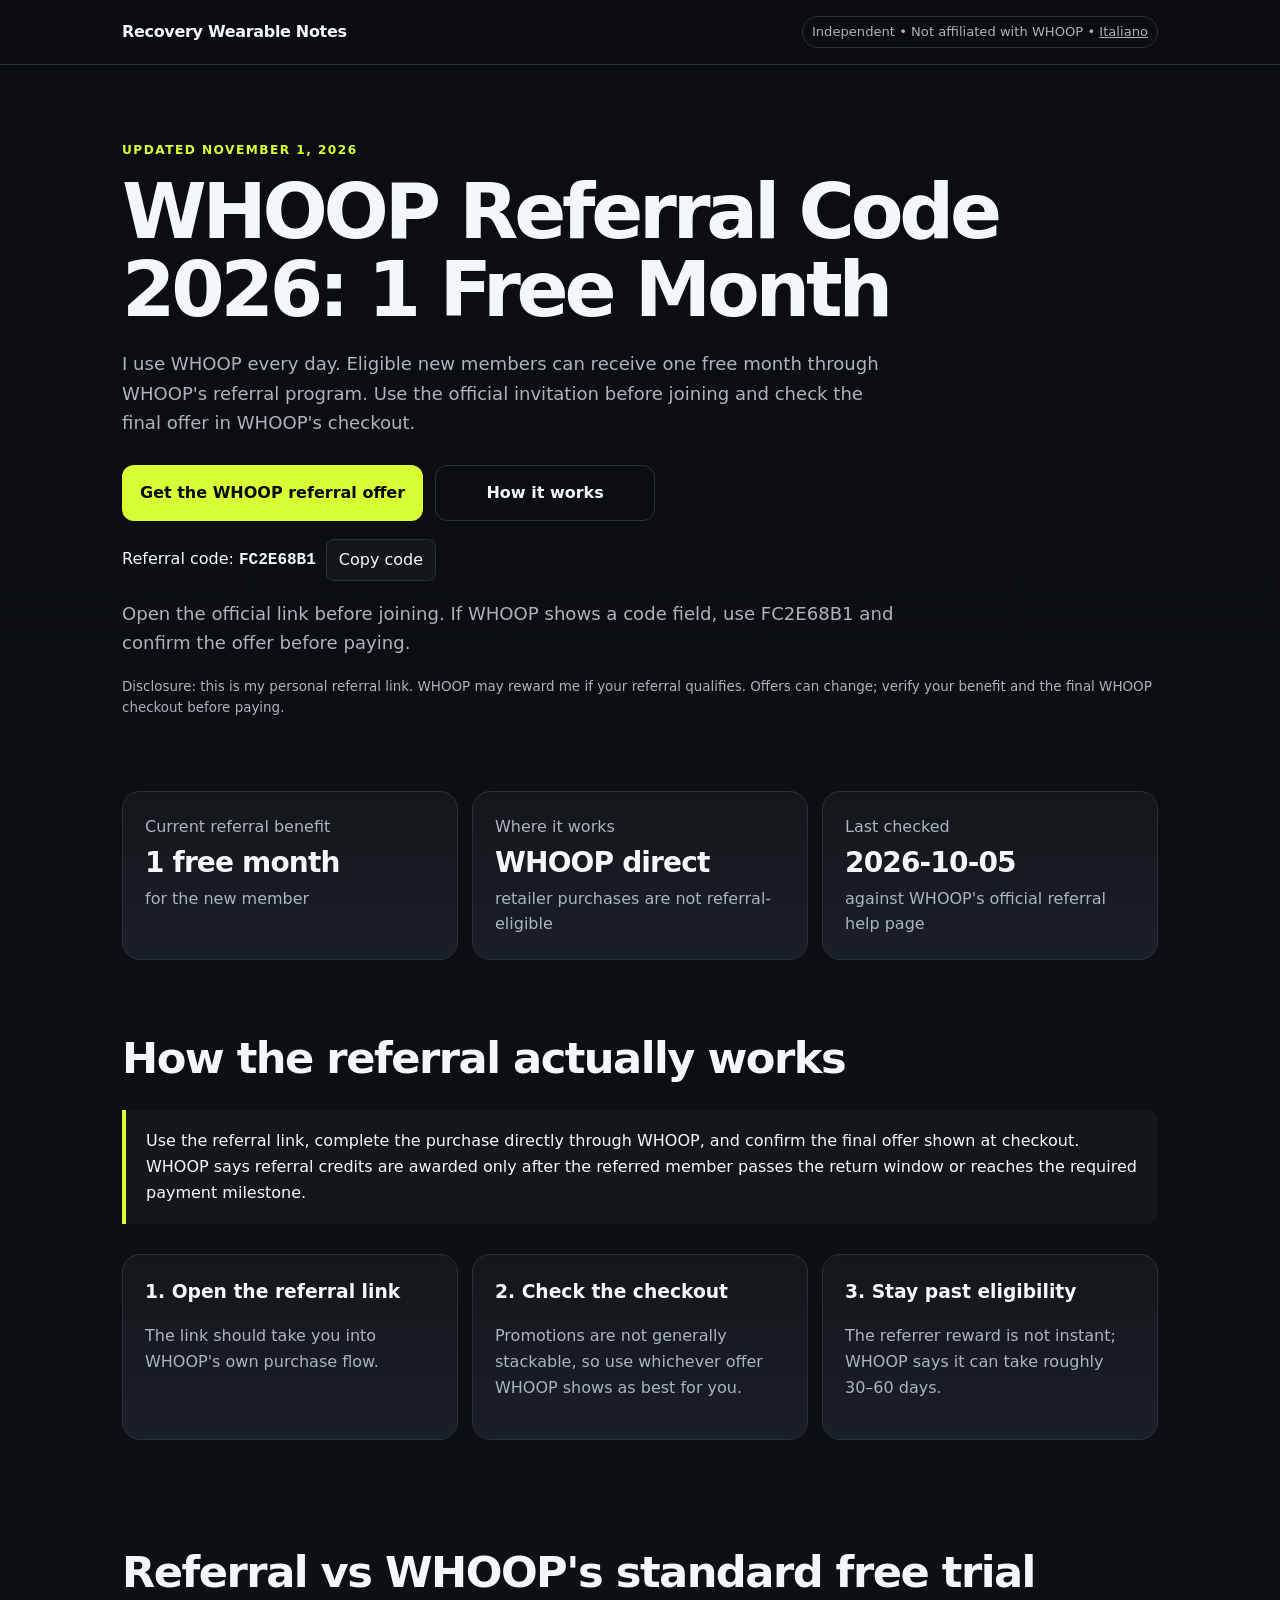
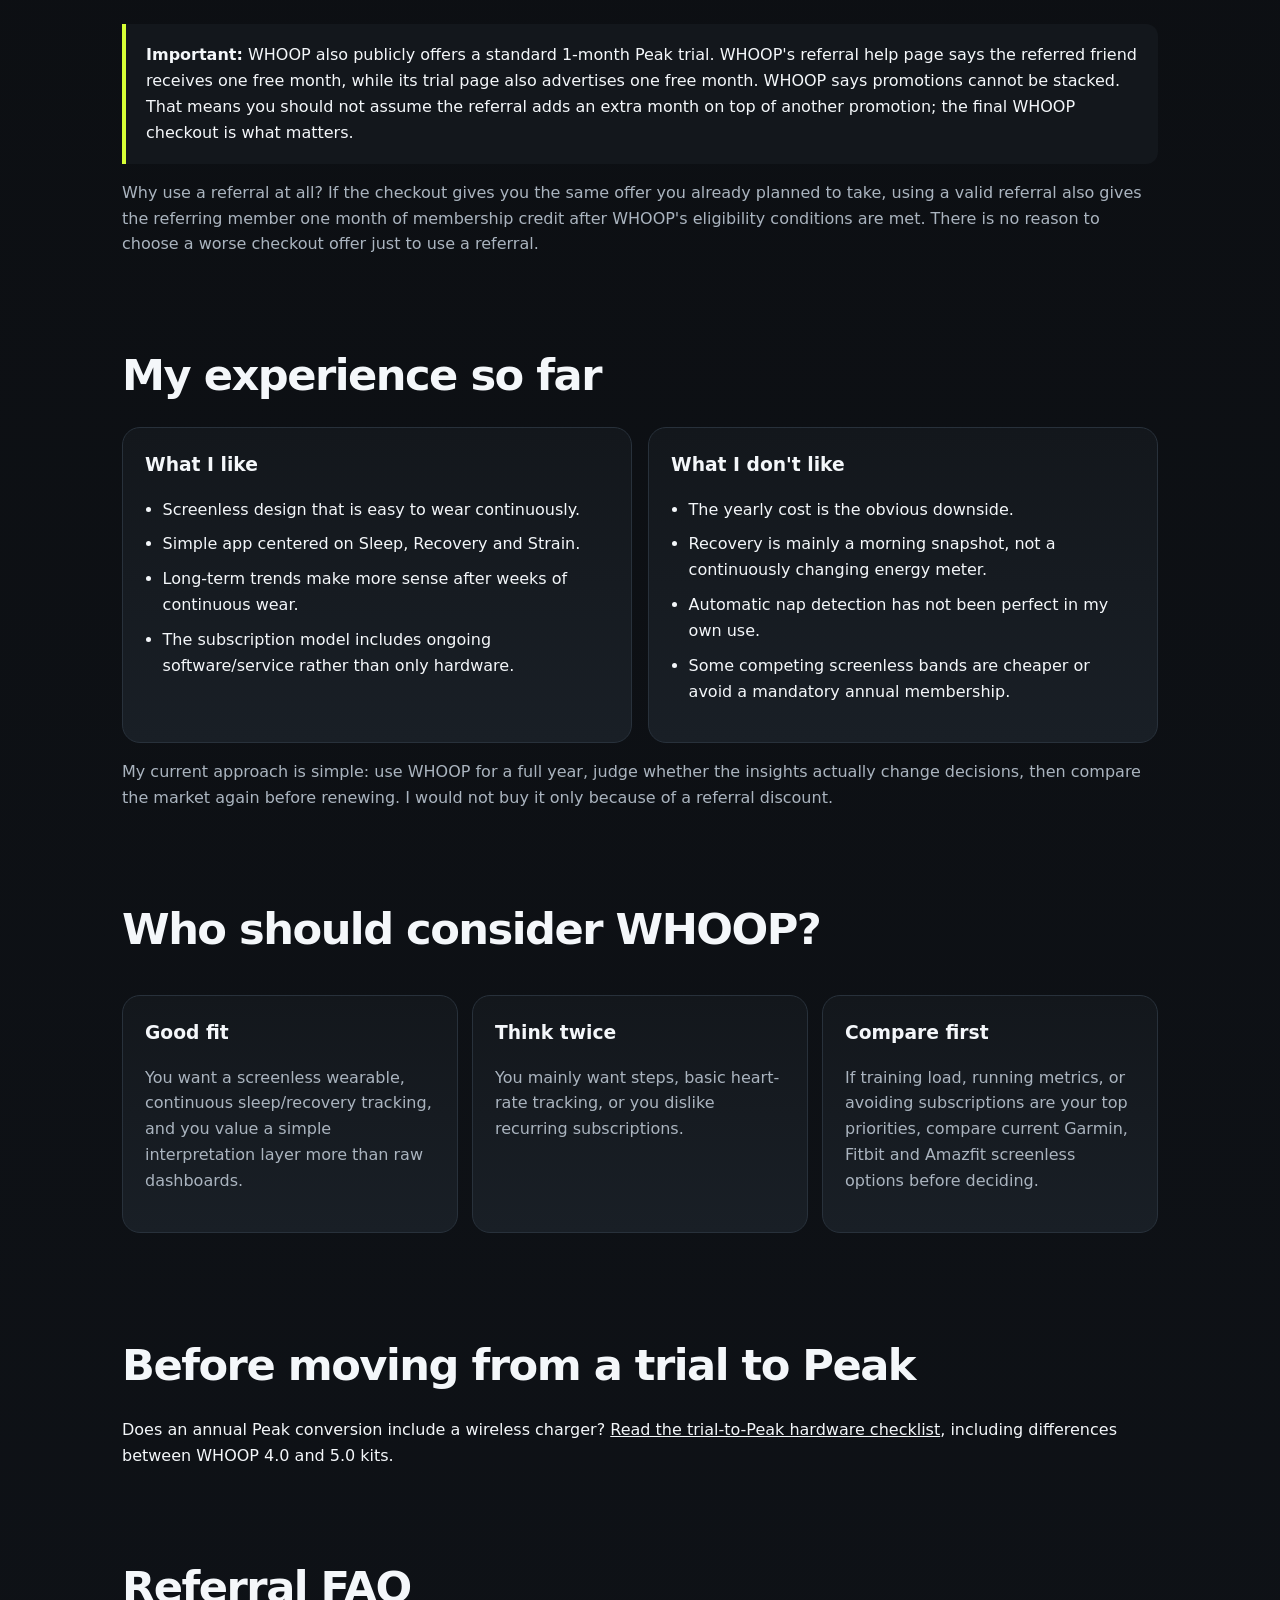
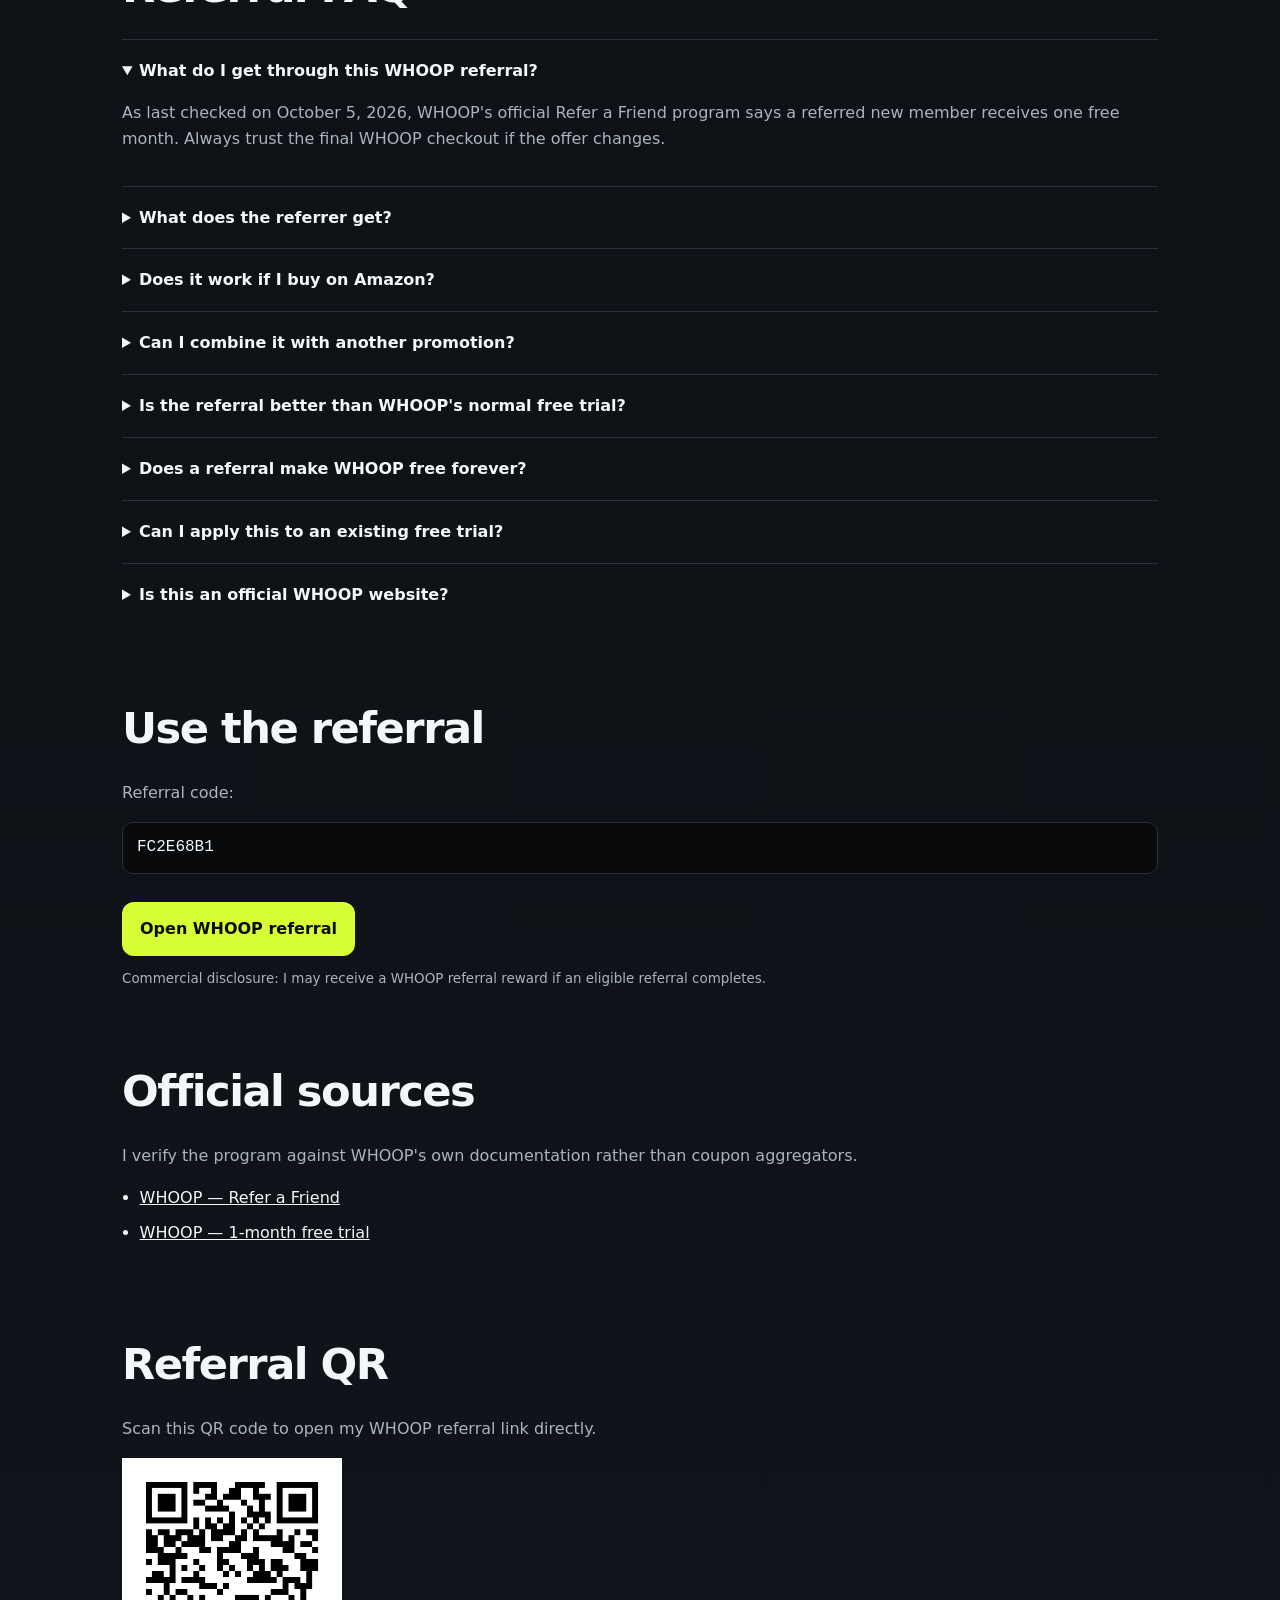
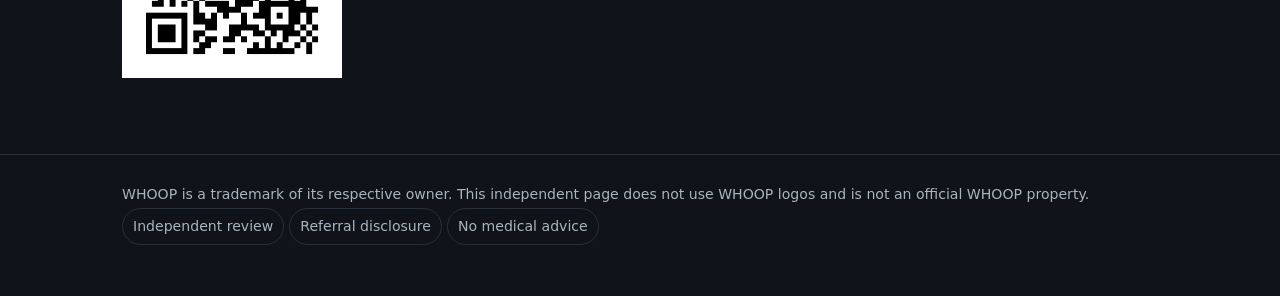
==== commit f4399339: "Refresh referral descriptions and clarify signup and reward disclosures" ====
--- a/index.html
+++ b/index.html
@@ -9,10 +9,10 @@
   <meta name="viewport" content="width=device-width,initial-scale=1">
   <meta name="google-site-verification" content="l4S1r-65DI_ImlFNuAjnGVfUrryYawFlBKMPtoKH8OM" />
   <title>WHOOP Referral Code 2026: 1 Free Month | Recovery Wearable Notes</title>
-  <meta name="description" content="WHOOP referral code for October 2026: current 1 free month offer, how it works, trial comparison, limitations, official sources, and direct referral link.">
+  <meta name="description" content="WHOOP referral code FC2E68B1: free-month offer for eligible new members, signup steps, trial comparison, official terms and direct WHOOP invitation.">
   <meta name="robots" content="index,follow,max-image-preview:large">
   <link rel="canonical" href="https://recovery-wearable-notes.netlify.app/">
-  <link rel="stylesheet" href="assets/style.css?v=20261005">
+  <link rel="stylesheet" href="assets/style.css?v=20261006-scroll">
   <link rel="alternate" hreflang="en" href="https://recovery-wearable-notes.netlify.app/">
   <link rel="alternate" hreflang="it" href="https://recovery-wearable-notes.netlify.app/it/">
   <link rel="alternate" hreflang="x-default" href="https://recovery-wearable-notes.netlify.app/">
@@ -26,14 +26,14 @@
   <meta name="twitter:card" content="summary">
   <meta name="twitter:title" content="WHOOP Referral Code 2026 — 1 Free Month">
   <meta name="twitter:description" content="Independent WHOOP user guide with the current referral offer and limitations.">
-  <script defer src="assets/config.js?v=20261005"></script>
+  <script defer src="assets/config.js?v=20261101"></script>
   <script defer src="assets/referral.js?v=20261005"></script>
   <script type="application/ld+json">
   {"@context":"https://schema.org","@type":"WebSite","name":"Recovery Wearable Notes","url":"https://recovery-wearable-notes.netlify.app/"}
   </script>
 
   <script type="application/ld+json">
-  {"@context":"https://schema.org","@type":"Article","headline":"WHOOP Referral Code 2026 — 1 Free Month","description":"An independent user guide to the current WHOOP referral offer.","dateModified":"2026-10-05","mainEntityOfPage":{"@type":"WebPage","@id":"https://recovery-wearable-notes.netlify.app/"},"author":{"@type":"Person","name":"Independent WHOOP user"},"publisher":{"@type":"Organization","name":"Recovery Wearable Notes"}}
+  {"@context":"https://schema.org","@type":"Article","headline":"WHOOP Referral Code 2026 — 1 Free Month","description":"An independent user guide to the current WHOOP referral offer.","dateModified":"2026-11-01","mainEntityOfPage":{"@type":"WebPage","@id":"https://recovery-wearable-notes.netlify.app/"},"author":{"@type":"Person","name":"Independent WHOOP user"},"publisher":{"@type":"Organization","name":"Recovery Wearable Notes"}}
   </script>
 
   <script type="application/ld+json">
@@ -42,7 +42,7 @@
     "@type":"FAQPage",
     "mainEntity":[
       {"@type":"Question","name":"What do I get through this WHOOP referral?","acceptedAnswer":{"@type":"Answer","text":"WHOOP's official Refer a Friend page says a referred new member receives one free month. Always verify the final WHOOP checkout because promotions can change."}},
-      {"@type":"Question","name":"What does the referrer get?","acceptedAnswer":{"@type":"Answer","text":"After WHOOP's eligibility requirements are met, the referrer receives one month of membership credit. On prepaid memberships, WHOOP says the credit extends the renewal date."}},
+      {"@type":"Question","name":"What does the referrer get?","acceptedAnswer":{"@type":"Answer","text":"WHOOP's help describes one membership month for qualifying referrals, extending renewal on prepaid plans. I may receive a referral reward; the reward applicable to my account is determined by WHOOP's current terms."}},
       {"@type":"Question","name":"Does the referral work for Amazon purchases?","acceptedAnswer":{"@type":"Answer","text":"No. WHOOP says Refer a Friend is available for purchases made directly through WHOOP, not authorized retailers."}},
       {"@type":"Question","name":"Can WHOOP promotions be stacked?","acceptedAnswer":{"@type":"Answer","text":"WHOOP says promotions cannot be combined or stacked."}},
       {"@type":"Question","name":"Is the referral better than the standard WHOOP free trial?","acceptedAnswer":{"@type":"Answer","text":"Not necessarily. WHOOP also advertises a standard one-month Peak trial, while the referral page describes one free month for the referred member. Since WHOOP says promotions do not stack, check the final checkout and use the best valid offer."}}
@@ -54,16 +54,16 @@
 <header><div class="wrap"><nav><div class="brand">Recovery Wearable Notes</div><div class="tag"><span class="independence">Independent • Not affiliated with WHOOP • </span><a href="/it/" aria-label="Italian version">Italiano</a></div></nav></div></header>
 <main>
   <div class="wrap hero">
-    <div class="eyebrow">Updated October 5, 2026</div>
+    <div class="eyebrow">Updated November 1, 2026</div>
     <h1>WHOOP Referral Code 2026: 1 Free Month</h1>
-    <p>I use WHOOP every day and built this page to explain the referral program without coupon-site noise. WHOOP's official referral program currently gives a new member one free month; if the referral later qualifies, I receive one free month too.</p>
+    <p>I use WHOOP every day. Eligible new members can receive one free month through WHOOP's referral program. Use the official invitation before joining and check the final offer in WHOOP's checkout.</p>
     <div class="ctaRow">
       <a class="cta referral" href="https://join.whoop.com/FC2E68B1" rel="sponsored nofollow">Get the WHOOP referral offer</a>
       <a class="cta secondary" href="#how">How it works</a>
     </div>
     <div class="quickCode"><span>Referral code: <code class="referralCode">FC2E68B1</code></span><button type="button" class="copyCode" aria-describedby="copy-status" hidden>Copy code</button><span id="copy-status" class="copyStatus" role="status" aria-live="polite"></span></div>
     <p class="fine">Open the official link before joining. If WHOOP shows a code field, use FC2E68B1 and confirm the offer before paying.</p>
-    <div class="fine">Disclosure: this is my personal referral link. I may receive one free month if you join through it and remain eligible. Offers can change; verify the final WHOOP checkout before paying.</div>
+    <div class="fine">Disclosure: this is my personal referral link. WHOOP may reward me if your referral qualifies. Offers can change; verify your benefit and the final WHOOP checkout before paying.</div>
   </div>
 
   <div class="wrap">
@@ -112,7 +112,7 @@
   <section class="faq"><div class="wrap">
     <h2>Referral FAQ</h2>
     <details open><summary>What do I get through this WHOOP referral?</summary><p>As last checked on October 5, 2026, WHOOP's official Refer a Friend program says a referred new member receives one free month. Always trust the final WHOOP checkout if the offer changes.</p></details>
-    <details><summary>What does the referrer get?</summary><p>If the referral later meets WHOOP's eligibility requirements, I receive one month of membership credit. On a prepaid annual membership, WHOOP says credits extend the renewal date.</p></details>
+    <details><summary>What does the referrer get?</summary><p>WHOOP's help describes one membership month for qualifying referrals, extending renewal on prepaid plans. I may receive a referral reward; the reward applicable to my account is determined by WHOOP's current terms.</p></details>
     <details><summary>Does it work if I buy on Amazon?</summary><p>WHOOP's official referral help page says the Refer a Friend program is for purchases made directly through WHOOP; authorized retailer purchases are not eligible.</p></details>
     <details><summary>Can I combine it with another promotion?</summary><p>WHOOP currently says promotions cannot be stacked. Compare the final checkout rather than assuming a referral is always the best deal.</p></details>
     <details><summary>Is the referral better than WHOOP's normal free trial?</summary><p>Not necessarily. WHOOP currently advertises a standard one-month Peak trial as well. The referral page also describes one free month for the referred member, and WHOOP says promotions do not stack. Check the final checkout and use whichever valid offer is best for you.</p></details>
@@ -125,7 +125,7 @@
     <h2>Use the referral</h2>
     <p class="muted">Referral code:</p><div class="codebox referralCode">FC2E68B1</div>
     <div class="ctaRow"><a class="cta referral" href="https://join.whoop.com/FC2E68B1" rel="sponsored nofollow">Open WHOOP referral</a></div>
-    <div class="fine">Commercial disclosure: I receive a membership credit if an eligible referral completes. This does not increase what I claim the product can do.</div>
+    <div class="fine">Commercial disclosure: I may receive a WHOOP referral reward if an eligible referral completes.</div>
   </div></section>
   <section><div class="wrap">
     <h2>Official sources</h2>
--- a/assets/style.css
+++ b/assets/style.css
@@ -12,6 +12,8 @@
 }
 *{box-sizing:border-box}
 html{scroll-behavior:smooth}
+/* Keep anchored sections below the 65px sticky header. */
+section[id]{scroll-margin-top:80px}
 body{margin:0;font-family:Inter,ui-sans-serif,system-ui,-apple-system,BlinkMacSystemFont,"Segoe UI",sans-serif;background:linear-gradient(180deg,#0b0d10 0,#10141a 100%);color:var(--text);line-height:1.62}
 a{color:inherit}
 .wrap{max-width:var(--max);margin:auto;padding:0 22px}
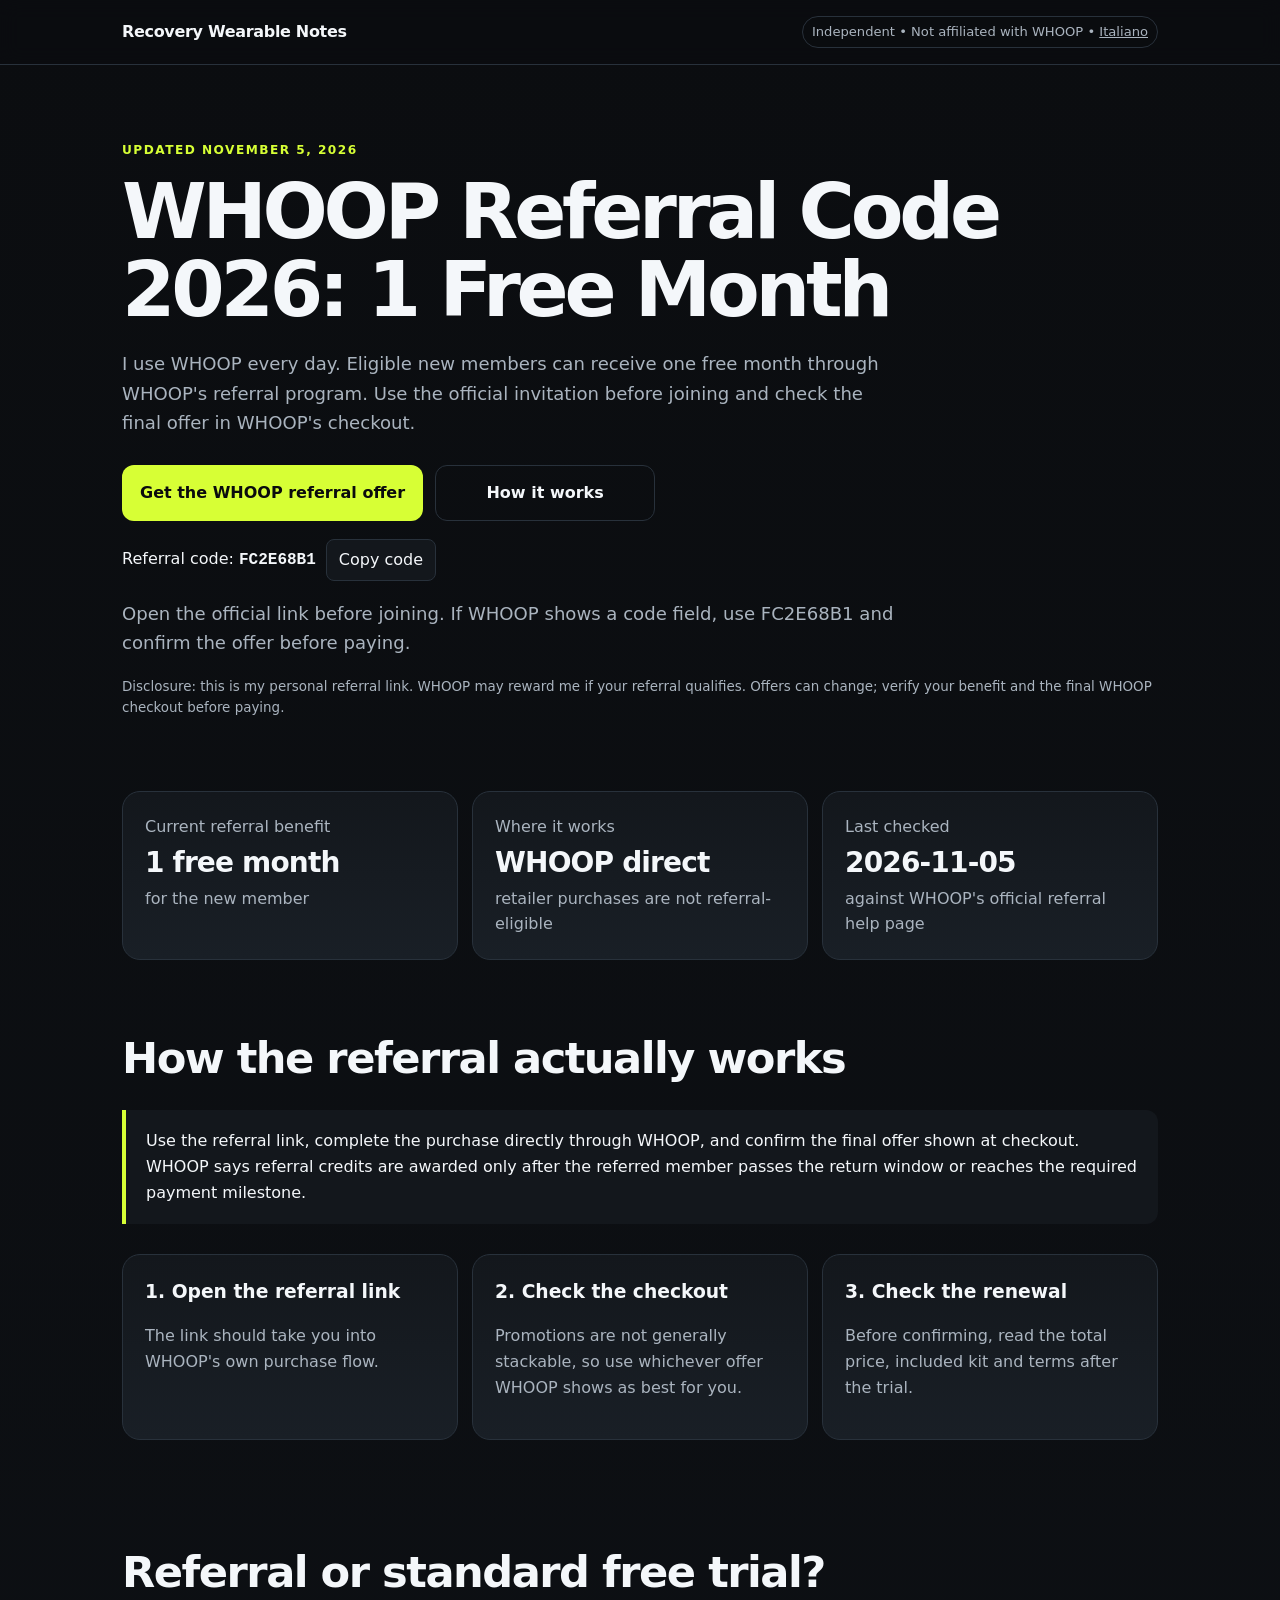
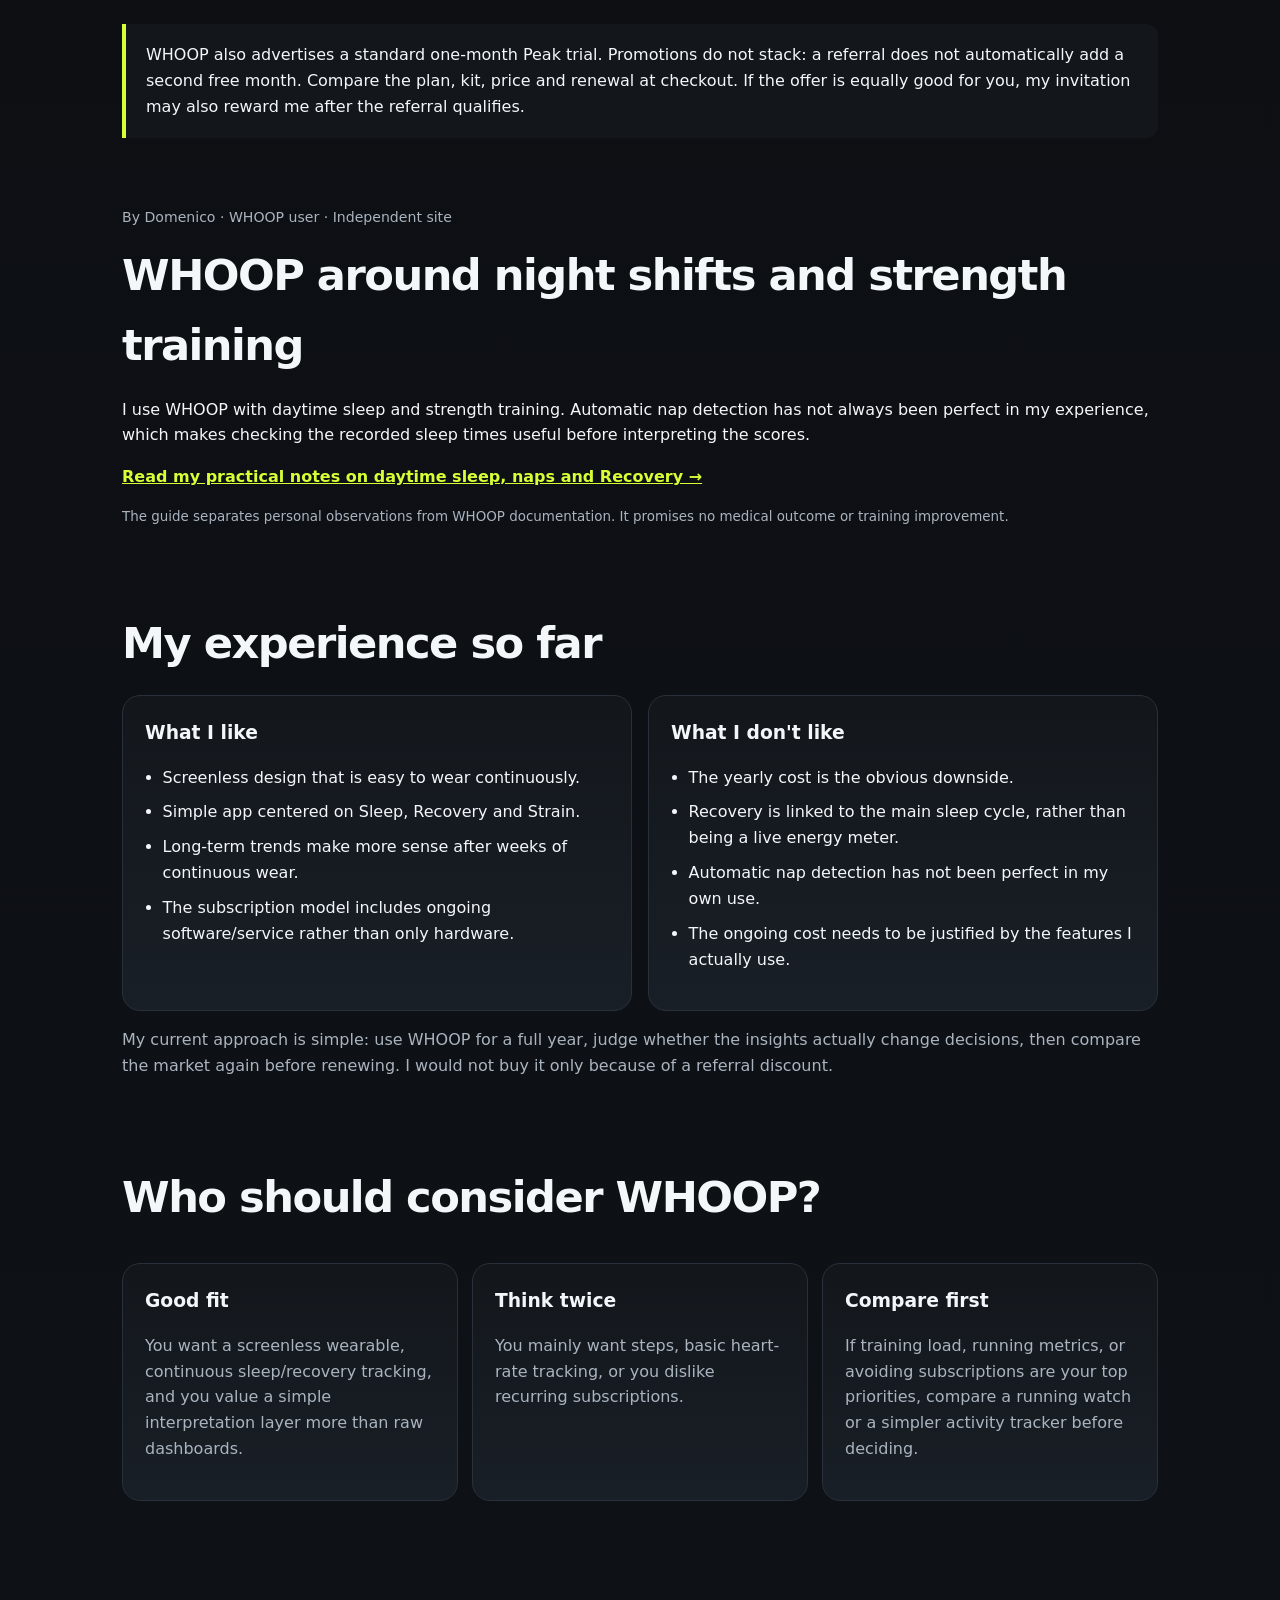
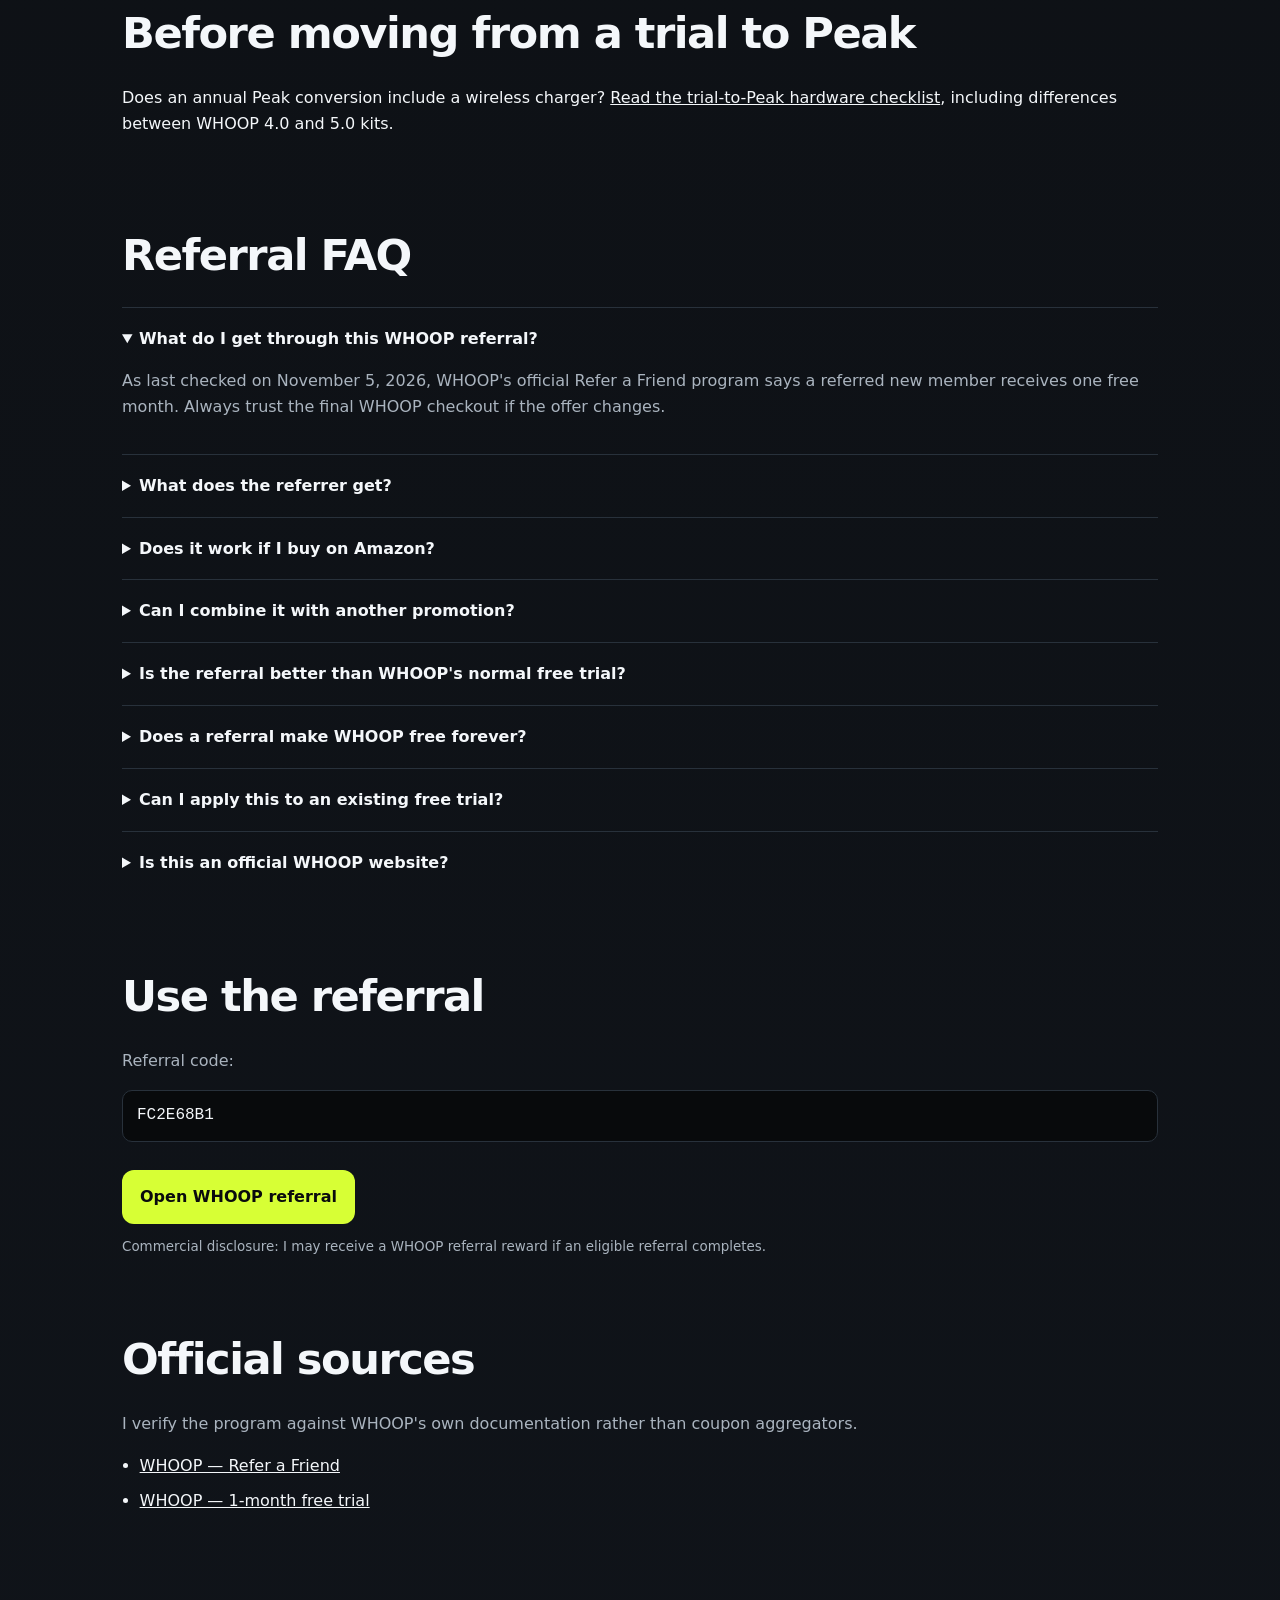
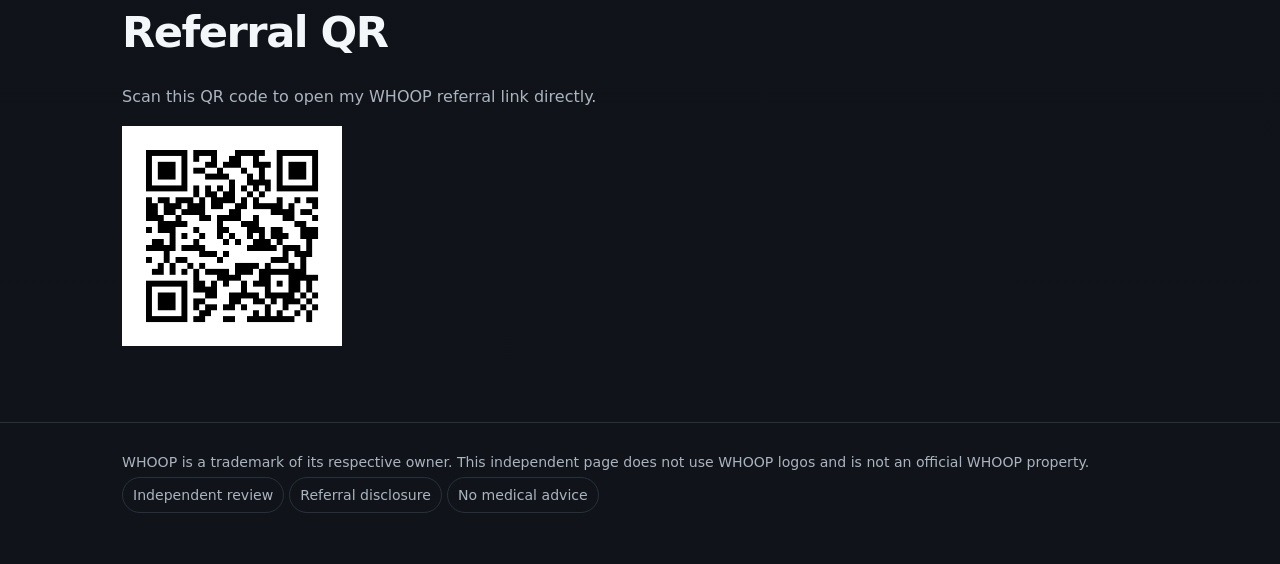
==== commit 94ddeca7: "Improve referral pages and add sourced night-shift guides" ====
--- a/index.html
+++ b/index.html
@@ -12,7 +12,7 @@
   <meta name="description" content="WHOOP referral code FC2E68B1: free-month offer for eligible new members, signup steps, trial comparison, official terms and direct WHOOP invitation.">
   <meta name="robots" content="index,follow,max-image-preview:large">
   <link rel="canonical" href="https://recovery-wearable-notes.netlify.app/">
-  <link rel="stylesheet" href="assets/style.css?v=20261006-scroll">
+  <link rel="stylesheet" href="assets/style.css?v=20261105">
   <link rel="alternate" hreflang="en" href="https://recovery-wearable-notes.netlify.app/">
   <link rel="alternate" hreflang="it" href="https://recovery-wearable-notes.netlify.app/it/">
   <link rel="alternate" hreflang="x-default" href="https://recovery-wearable-notes.netlify.app/">
@@ -26,14 +26,14 @@
   <meta name="twitter:card" content="summary">
   <meta name="twitter:title" content="WHOOP Referral Code 2026 — 1 Free Month">
   <meta name="twitter:description" content="Independent WHOOP user guide with the current referral offer and limitations.">
-  <script defer src="assets/config.js?v=20261101"></script>
-  <script defer src="assets/referral.js?v=20261005"></script>
+  <script defer src="assets/config.js?v=20261105"></script>
+  <script defer src="assets/referral.js?v=20261105"></script>
   <script type="application/ld+json">
   {"@context":"https://schema.org","@type":"WebSite","name":"Recovery Wearable Notes","url":"https://recovery-wearable-notes.netlify.app/"}
   </script>
 
   <script type="application/ld+json">
-  {"@context":"https://schema.org","@type":"Article","headline":"WHOOP Referral Code 2026 — 1 Free Month","description":"An independent user guide to the current WHOOP referral offer.","dateModified":"2026-11-01","mainEntityOfPage":{"@type":"WebPage","@id":"https://recovery-wearable-notes.netlify.app/"},"author":{"@type":"Person","name":"Independent WHOOP user"},"publisher":{"@type":"Organization","name":"Recovery Wearable Notes"}}
+  {"@context":"https://schema.org","@type":"Article","headline":"WHOOP Referral Code 2026 — 1 Free Month","description":"An independent user guide to the current WHOOP referral offer.","dateModified":"2026-11-05","mainEntityOfPage":{"@type":"WebPage","@id":"https://recovery-wearable-notes.netlify.app/"},"author":{"@type":"Person","name":"Domenico"},"publisher":{"@type":"Organization","name":"Recovery Wearable Notes"}}
   </script>
 
   <script type="application/ld+json">
@@ -49,12 +49,13 @@
     ]
   }
   </script>
+<meta name="content-version" content="2026-11-05-referral-content">
 </head>
 <body>
 <header><div class="wrap"><nav><div class="brand">Recovery Wearable Notes</div><div class="tag"><span class="independence">Independent • Not affiliated with WHOOP • </span><a href="/it/" aria-label="Italian version">Italiano</a></div></nav></div></header>
 <main>
   <div class="wrap hero">
-    <div class="eyebrow">Updated November 1, 2026</div>
+    <div class="eyebrow">Updated November 5, 2026</div>
     <h1>WHOOP Referral Code 2026: 1 Free Month</h1>
     <p>I use WHOOP every day. Eligible new members can receive one free month through WHOOP's referral program. Use the official invitation before joining and check the final offer in WHOOP's checkout.</p>
     <div class="ctaRow">
@@ -70,7 +71,7 @@
     <div class="grid">
       <div class="card"><div class="muted">Current referral benefit</div><div class="metric offerText">1 free month</div><div class="muted">for the new member</div></div>
       <div class="card"><div class="muted">Where it works</div><div class="metric">WHOOP direct</div><div class="muted">retailer purchases are not referral-eligible</div></div>
-      <div class="card"><div class="muted">Last checked</div><div class="metric lastChecked">2026-10-05</div><div class="muted">against WHOOP's official referral help page</div></div>
+      <div class="card"><div class="muted">Last checked</div><div class="metric lastChecked">2026-11-05</div><div class="muted">against WHOOP's official referral help page</div></div>
     </div>
   </div>
 
@@ -80,21 +81,18 @@
     <div class="grid">
       <div class="card"><h3>1. Open the referral link</h3><p class="muted">The link should take you into WHOOP's own purchase flow.</p></div>
       <div class="card"><h3>2. Check the checkout</h3><p class="muted">Promotions are not generally stackable, so use whichever offer WHOOP shows as best for you.</p></div>
-      <div class="card"><h3>3. Stay past eligibility</h3><p class="muted">The referrer reward is not instant; WHOOP says it can take roughly 30–60 days.</p></div>
+      <div class="card"><h3>3. Check the renewal</h3><p class="muted">Before confirming, read the total price, included kit and terms after the trial.</p></div>
     </div>
   </div></section>
 
-  <section><div class="wrap">
-    <h2>Referral vs WHOOP's standard free trial</h2>
-    <div class="notice"><strong>Important:</strong> WHOOP also publicly offers a standard 1-month Peak trial. WHOOP's referral help page says the referred friend receives one free month, while its trial page also advertises one free month. WHOOP says promotions cannot be stacked. That means you should not assume the referral adds an extra month on top of another promotion; the final WHOOP checkout is what matters.</div>
-    <p class="muted">Why use a referral at all? If the checkout gives you the same offer you already planned to take, using a valid referral also gives the referring member one month of membership credit after WHOOP's eligibility conditions are met. There is no reason to choose a worse checkout offer just to use a referral.</p>
-  </div></section>
+<section><div class="wrap"><h2>Referral or standard free trial?</h2><div class="notice">WHOOP also advertises a standard one-month Peak trial. Promotions do not stack: a referral does not automatically add a second free month. Compare the plan, kit, price and renewal at checkout. If the offer is equally good for you, my invitation may also reward me after the referral qualifies.</div></div></section>
 
+<section id="experience"><div class="wrap"><div class="byline">By Domenico · WHOOP user · Independent site</div><h2>WHOOP around night shifts and strength training</h2><p>I use WHOOP with daytime sleep and strength training. Automatic nap detection has not always been perfect in my experience, which makes checking the recorded sleep times useful before interpreting the scores.</p><p><a class="textLink" href="/whoop-night-shifts/">Read my practical notes on daytime sleep, naps and Recovery →</a></p><p class="fine">The guide separates personal observations from WHOOP documentation. It promises no medical outcome or training improvement.</p></div></section>
   <section><div class="wrap">
     <h2>My experience so far</h2>
     <div class="procon">
       <div class="card"><h3>What I like</h3><ul class="list"><li>Screenless design that is easy to wear continuously.</li><li>Simple app centered on Sleep, Recovery and Strain.</li><li>Long-term trends make more sense after weeks of continuous wear.</li><li>The subscription model includes ongoing software/service rather than only hardware.</li></ul></div>
-      <div class="card"><h3>What I don't like</h3><ul class="list"><li>The yearly cost is the obvious downside.</li><li>Recovery is mainly a morning snapshot, not a continuously changing energy meter.</li><li>Automatic nap detection has not been perfect in my own use.</li><li>Some competing screenless bands are cheaper or avoid a mandatory annual membership.</li></ul></div>
+      <div class="card"><h3>What I don't like</h3><ul class="list"><li>The yearly cost is the obvious downside.</li><li>Recovery is linked to the main sleep cycle, rather than being a live energy meter.</li><li>Automatic nap detection has not been perfect in my own use.</li><li>The ongoing cost needs to be justified by the features I actually use.</li></ul></div>
     </div>
     <p class="muted">My current approach is simple: use WHOOP for a full year, judge whether the insights actually change decisions, then compare the market again before renewing. I would not buy it only because of a referral discount.</p>
   </div></section>
@@ -104,14 +102,14 @@
     <div class="grid">
       <div class="card"><h3>Good fit</h3><p class="muted">You want a screenless wearable, continuous sleep/recovery tracking, and you value a simple interpretation layer more than raw dashboards.</p></div>
       <div class="card"><h3>Think twice</h3><p class="muted">You mainly want steps, basic heart-rate tracking, or you dislike recurring subscriptions.</p></div>
-      <div class="card"><h3>Compare first</h3><p class="muted">If training load, running metrics, or avoiding subscriptions are your top priorities, compare current Garmin, Fitbit and Amazfit screenless options before deciding.</p></div>
+      <div class="card"><h3>Compare first</h3><p class="muted">If training load, running metrics, or avoiding subscriptions are your top priorities, compare a running watch or a simpler activity tracker before deciding.</p></div>
     </div>
   </div></section>
 
   <section><div class="wrap"><h2>Before moving from a trial to Peak</h2><p>Does an annual Peak conversion include a wireless charger? <a href="/whoop-trial-to-peak/">Read the trial-to-Peak hardware checklist</a>, including differences between WHOOP 4.0 and 5.0 kits.</p></div></section>
   <section class="faq"><div class="wrap">
     <h2>Referral FAQ</h2>
-    <details open><summary>What do I get through this WHOOP referral?</summary><p>As last checked on October 5, 2026, WHOOP's official Refer a Friend program says a referred new member receives one free month. Always trust the final WHOOP checkout if the offer changes.</p></details>
+    <details open><summary>What do I get through this WHOOP referral?</summary><p>As last checked on November 5, 2026, WHOOP's official Refer a Friend program says a referred new member receives one free month. Always trust the final WHOOP checkout if the offer changes.</p></details>
     <details><summary>What does the referrer get?</summary><p>WHOOP's help describes one membership month for qualifying referrals, extending renewal on prepaid plans. I may receive a referral reward; the reward applicable to my account is determined by WHOOP's current terms.</p></details>
     <details><summary>Does it work if I buy on Amazon?</summary><p>WHOOP's official referral help page says the Refer a Friend program is for purchases made directly through WHOOP; authorized retailer purchases are not eligible.</p></details>
     <details><summary>Can I combine it with another promotion?</summary><p>WHOOP currently says promotions cannot be stacked. Compare the final checkout rather than assuming a referral is always the best deal.</p></details>
@@ -141,3 +139,4 @@
 
 </body></html>
 
+
--- a/assets/style.css
+++ b/assets/style.css
@@ -29,3 +29,6 @@
 
 .quickCode{display:flex;flex-wrap:wrap;align-items:center;gap:10px;margin:18px 0 10px}.quickCode code{font-size:1rem;font-weight:700;user-select:all}.copyCode{font:inherit;color:var(--text);background:var(--panel);border:1px solid var(--line);border-radius:8px;padding:7px 12px;cursor:pointer}.copyStatus{color:var(--muted);font-size:.85rem}a:focus-visible,button:focus-visible,summary:focus-visible{outline:3px solid var(--accent);outline-offset:4px}[hidden]{display:none!important}
 @media(prefers-reduced-motion:reduce){html{scroll-behavior:auto}}
+
+
+.byline{color:var(--muted);font-size:.88rem;margin:0 0 12px}.textLink{color:var(--accent);font-weight:750}.reading{max-width:860px}.reading section{padding:28px 0}.reading h2{font-size:clamp(1.55rem,3.3vw,2.2rem)}.reading p,.reading li{max-width:74ch}.skipLink{position:absolute;left:16px;top:-100px;z-index:20;background:var(--accent);color:var(--accentText);padding:10px 14px}.skipLink:focus{top:8px}
